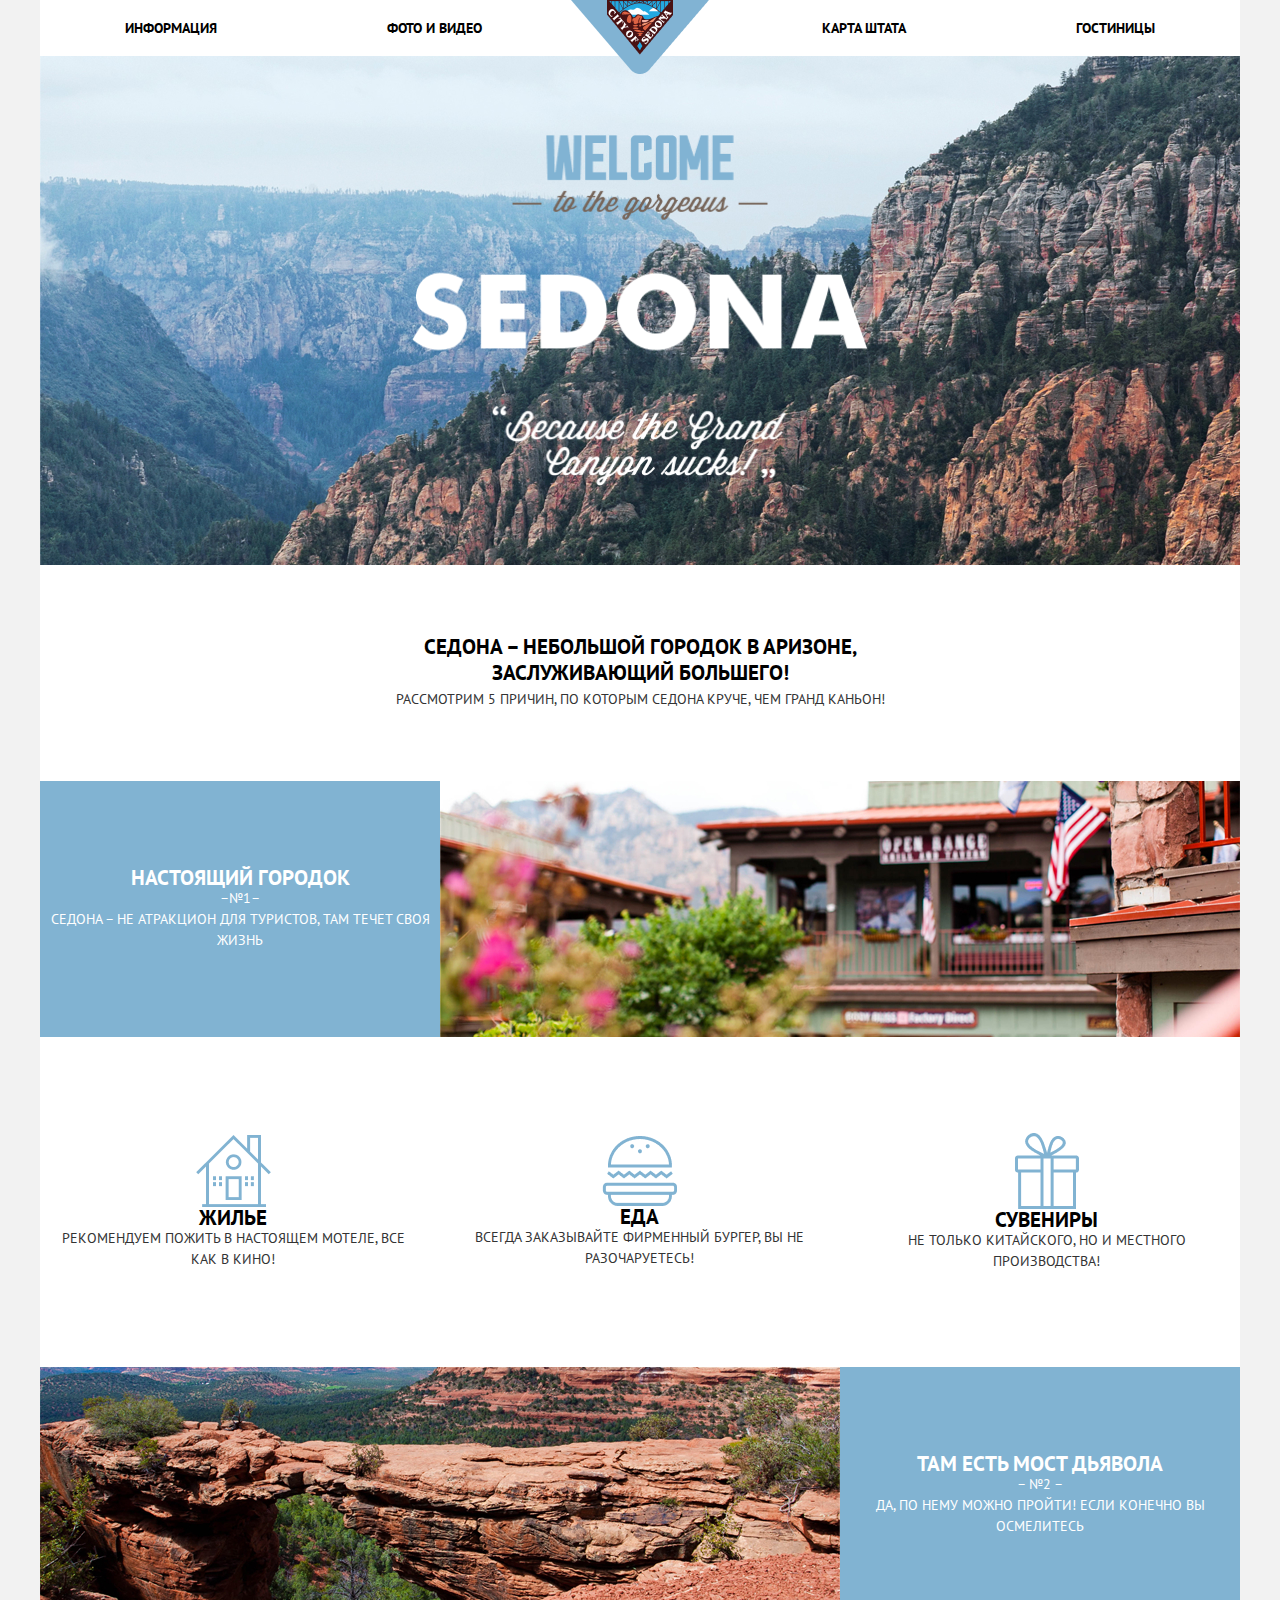
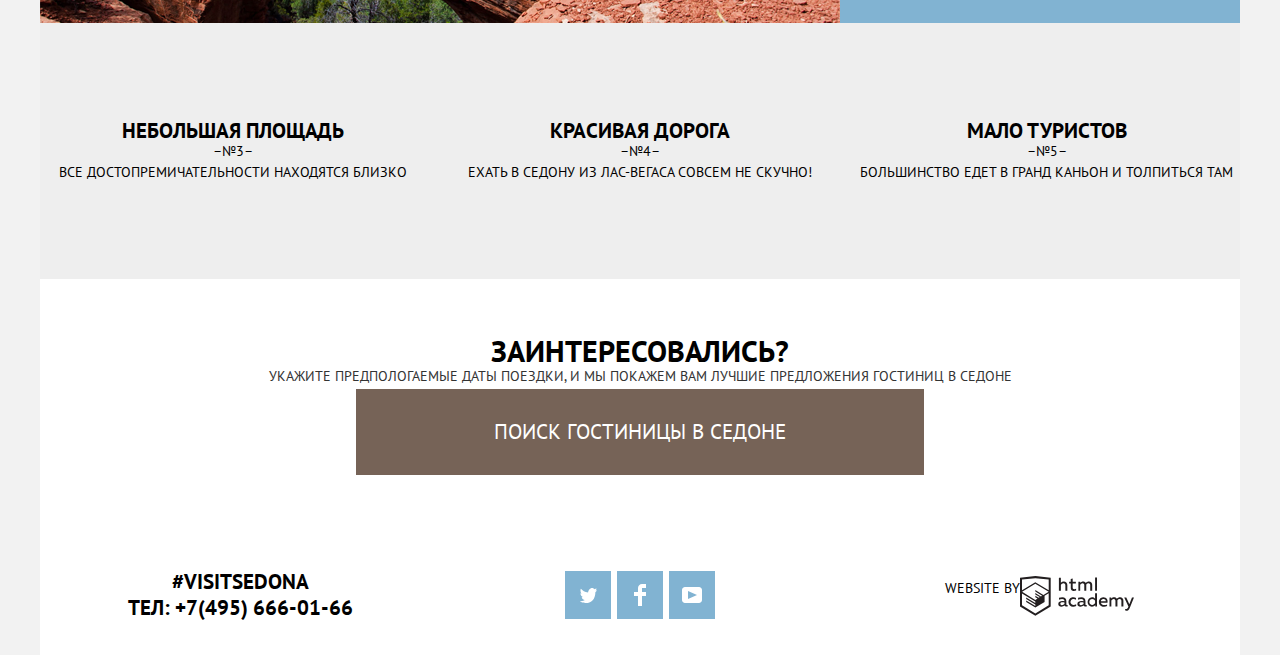
==== index.html @ 89ce2257 "Сетка на флексах для главной страницы" ====
<!DOCTYPE html>
<html lang="ru">

<head>
  <meta charset="utf-8">
  <link rel="stylesheet" href="css/normalize.css">
  <link rel="icon" href="./favicon.ico">
  <link rel="stylesheet" href="css/style.css">
  <title>HTML Academy: Седона</title>
  <link rel="preconnect" href="https://fonts.gstatic.com">
  <link href="https://fonts.googleapis.com/css2?family=PT+Sans&display=swap" rel="stylesheet">
</head>

<body class="container">
  <div class="wrapper">
    <header class="header">
      <nav class="container-header">
        <div class="main-navigation-wrapper">
          <ul class="header-list">
            <li class="header-item"><a href="">информация</a></li>
            <li class="header-item"><a href="">фото и видео</a></li>
            <li class="header-item"><a class="main-header-logo">
                <img src="./img/logo.png" width="138" height="74" alt="Логотип">
              </a></li>
            <li class="header-item"><a href="">карта штата</a></li>
            <li class="header-item"><a href="catalog.html ">гостиницы</a></li>
          </ul>
        </div>
      </nav>
    </header>
  </div>

  <main>
    <div class="section-banner">
      <img src="./img/welcome.png" width="456" height="350" class="img-banner" alt="Приветствие">
    </div>
    <section class="section-info">
      <h1 class="heading-info">Седона &ndash; небольшой городок в аризоне, заслуживающий большего!</h1>
      <p class="text-info">Рассмотрим 5 причин, по которым седона круче, чем Гранд каньон!</p>
    </section>
    <figure class="section-sites-house">
      <figcaption class="figcaption-sites">
        <article class="article-sites blue-background">
          <h2 class="heading-sites">Настоящий городок</h2>
          <p class="text-sites">&ndash;№1&ndash;</p>
          <p class="text-sites">Седона &ndash; не атракцион для туристов, там течет своя жизнь</p>
        </article>
      </figcaption>
      <img src="./img/view.jpg" width="800" height="256" class="img-view-sites" alt="Вид на здание">
    </figure>
    <div class="section-features main-advantages-features">
      <div class="item-features">
        <img src="./img/icon-1.png" width="75" height="72" class="img-features" alt="Домик">
        <p class="head-features">Жилье</p>
        <p class="text-features">Рекомендуем пожить в настоящем мотеле, все как в кино!</p>
      </div>
      <div class="item-features">
        <img src="./img/icon-2.png" width="75" height="70" class="img-features" alt="Бургер">
        <p class="head-features">Еда</p>
        <p class="text-features">Всегда заказывайте фирменный бургер, вы не разочаруетесь!</p>
      </div>
      <div class="item-features">
        <img src="./img/icon-3.png" width="64" height="77" class="img-features" alt="Сувениры">
        <p class="head-features">Сувениры</p>
        <p class="text-features">Не только китайского, но и местного производства!</p>
      </div>
    </div>
    <figure class="section-sites-bridge">
      <img src="./img/bridge.jpg" width="800" height="256" class="img-bridge-sites" alt="Мост дьявола">
      <figcaption class="figcaption-sites">
        <article class="article-sites blue-background">
          <h2 class="heading-sites">Там есть мост дьявола</h2>
          <p class="text-sites"> &ndash; №2 &ndash;</p>
          <p class="text-sites">Да, по нему можно пройти! Если конечно вы осмелитесь</p>
        </article>
      </figcaption>
    </figure>
    <section class="section-features  gray-color">
      <article class="article-sites">
        <h2 class="heading-sites">Небольшая площадь</h2>
        <p class="text-sites">&ndash;№3&ndash;</p>
        <p class="text-sites">Все достопремичательности находятся близко</p>
      </article>
      <article class="article-sites">
        <h2 class="heading-sites">Краcивая дорога</h2>
        <p class="text-sites">&ndash;№4&ndash;</p>
        <p class="text-sites">Ехать в Седону из лас-вегаса совсем не скучно!</p>
      </article>
      <article class="article-sites">
        <h2 class="heading-sites">Мало туристов</h2>
        <p class="text-sites">&ndash;№5&ndash;</p>
        <p class="text-sites">Большинство едет в Гранд Каньон и толпиться там</p>
      </article>
    </section>
    <section class="section-search">
      <h2 class="heading-search">Заинтересовались?</h2>
      <p class="text-search">Укажите предпологаемые даты поездки, и мы покажем вам лучшие предложения гостиниц в
        седоне</p>
      <button class="button-form-search button-reset">
        <p class="button-text-opacity-search">Поиск гостиницы в седоне</p>
      </button>
    </section>
    <div class="map">
      <!-- map -->
    </div>
  </main>

  <footer class="footer">
    <div class="contact">
      <p class="contact-title">#VISITSEDONA</p>
      <a href="tel:+74956660166" class="contact-phone">ТЕЛ: +7(495) 666-01-66</a>
    </div>
    <div class="footer-list-container">
      <ul class="footer-list">
        <li class="footer-item-container">
          <a href="/" class="footer-item"><svg class="footer-item-icon" width="17" height="17" viewBox="0 0 17 17"
              fill="none" xmlns="http://www.w3.org/2000/svg">
              <path
                d="M10.95 1.14409C12.635 0.648089 13.934 1.41409 14.527 2.32309C15.2 2.09209 15.858 1.84209 16.538 1.61509C16.5249 2.30145 16.2117 2.94761 15.681 3.38309C16.366 3.55309 16.985 2.89209 16.985 2.89209C16.816 3.89209 15.979 4.68009 15.422 4.91609C15.191 11.6661 12.247 16.1331 5.34498 15.9981H4.89898C4.48898 15.9981 0.734977 15.5381 0.000976562 14.1111C2.27198 14.3071 3.89398 13.6891 4.69398 12.9341C3.73398 12.6341 2.01498 12.4571 1.71498 9.98409C2.06398 10.0901 2.27898 10.2121 2.90498 10.1031C1.70498 9.24709 0.373977 8.53009 0.447977 6.33009C0.732977 6.65809 1.51498 6.86609 1.78798 6.80209C1.08498 6.56109 -0.182023 3.44209 0.893977 1.85009C2.71198 3.70409 4.62898 5.45609 8.04598 5.62309C8.25398 3.33009 9.18298 1.79309 10.95 1.14409Z"
                fill="white" />
            </svg>
          </a>
        </li>
        <li class="footer-item-container">
          <a href="/" class="footer-item"><svg class="footer-item-icon" width="12" height="22" viewBox="0 0 12 22"
              fill="none" xmlns="http://www.w3.org/2000/svg">
              <path d="M12 4V0H8C5.79086 0 4 1.79086 4 4V8H0V12H4V22H8V12H12V8H8V4H12Z" fill="white" />
            </svg></a>
        </li>
        <li class="footer-item-container">
          <a href="/" class="footer-item"><svg class="footer-item-icon" width="20" height="16" viewBox="0 0 20 16"
              fill="none" xmlns="http://www.w3.org/2000/svg">
              <path fill-rule="evenodd" clip-rule="evenodd"
                d="M3 0H17C18.65 0 20 1.35 20 3V13C20 14.65 18.65 16 17 16H3C1.35 16 0 14.65 0 13V3C0 1.35 1.35 0 3 0ZM6.027 4.002V11.998L15.014 8L6.027 4.002Z"
                fill="white" />
            </svg></a>
        </li>
      </ul>
    </div>
    <div class="creators">
      <p class="creators-title">WEBSITE BY</p>
      <svg width="115" class="footer-academy-logo-creators" height="41" viewBox="0 0 115 41" fill="none"
        xmlns="http://www.w3.org/2000/svg">
        <path fill-rule="evenodd" clip-rule="evenodd"
          d="M15.5197 1.05737H15.3509L0 2.71895V31.4945L15.3509 40.8382L30.7018 31.4945V2.71895L15.5197 1.05737ZM77.0183 2.62185H75.0876V15.7311H77.0183V2.62185ZM40.8619 2.63264V7.76843C41.6131 6.9864 42.6386 6.5436 43.7105 6.53843C44.6823 6.47908 45.6329 6.84495 46.3253 7.54479C47.0177 8.24462 47.3866 9.21244 47.3399 10.2068V15.7634H45.367V10.4658C45.4231 9.94897 45.2754 9.43059 44.9566 9.02553C44.6377 8.62047 44.174 8.36218 43.6683 8.3079H43.3518C42.3456 8.36979 41.4321 8.9295 40.9041 9.80764V15.7634H38.8995V2.63264H40.8619ZM77.0183 31.4837H75.2775V30.0595C74.4828 31.1353 73.23 31.7538 71.9119 31.7211C69.4751 31.5528 67.5825 29.4822 67.5825 26.9845C67.5825 24.4867 69.4751 22.4162 71.9119 22.2479C73.1195 22.2052 74.2818 22.7203 75.0771 23.6505V18.3205H77.0183V31.4837ZM47.0656 30.0595C47.263 30.0515 47.4583 30.0152 47.6459 29.9516V31.3866C47.2482 31.5404 46.826 31.6172 46.4009 31.6132C45.6482 31.6769 44.9394 31.2429 44.639 30.5342C43.7036 31.31 42.5302 31.7227 41.3261 31.6995C39.733 31.6995 38.256 30.804 38.256 28.9482C38.256 26.65 40.3661 25.9379 42.1702 25.9379C42.9402 25.9505 43.707 26.0408 44.4596 26.2076V25.884C44.4596 24.805 43.6578 23.9742 42.1491 23.9742C41.0585 23.9764 39.9804 24.2116 38.9839 24.6647V22.8305C40.0678 22.451 41.204 22.2506 42.3495 22.2371C44.8394 22.2371 46.3693 23.4455 46.3693 26.1753V29.4121C46.3546 29.5668 46.401 29.721 46.4981 29.8406C46.5951 29.9601 46.7349 30.035 46.8862 30.0487H47.0656V30.0595ZM40.2711 28.8403C40.298 29.229 40.4761 29.5905 40.7655 29.844C41.055 30.0974 41.4317 30.2217 41.8115 30.189H41.9275C42.8819 30.1906 43.7973 29.8022 44.4702 29.11V27.5779C43.842 27.4414 43.2026 27.3655 42.5605 27.3513C41.5055 27.3513 40.2817 27.7074 40.2817 28.8403H40.2711ZM56.0229 22.9384C55.1962 22.4632 54.2596 22.2246 53.3115 22.2479H52.9422C51.7332 22.2873 50.5891 22.8166 49.7619 23.7192C48.9347 24.6218 48.4923 25.8236 48.5321 27.06V27.5024C48.6957 30.0004 50.805 31.8921 53.2482 31.7318C54.2519 31.7555 55.2477 31.5452 56.1601 31.1168V29.2718C55.3769 29.7215 54.4945 29.9591 53.5963 29.9624C52.5199 30.0288 51.4963 29.4793 50.9385 28.5356C50.3806 27.5918 50.3806 26.4095 50.9385 25.4658C51.4963 24.522 52.5199 23.9725 53.5963 24.039C54.461 24.0357 55.3066 24.2989 56.0229 24.7942V22.9384ZM66.1514 30.0595C66.3488 30.0515 66.5441 30.0152 66.7317 29.9516V31.3866C66.334 31.5404 65.9118 31.6172 65.4867 31.6132C64.734 31.6769 64.0252 31.2429 63.7248 30.5342C62.7894 31.31 61.616 31.7227 60.4119 31.6995C58.8188 31.6995 57.3417 30.804 57.3417 28.9482C57.3417 26.65 59.4518 25.9379 61.256 25.9379C62.0259 25.9505 62.7928 26.0408 63.5454 26.2076V25.884C63.5454 24.805 62.7436 23.9742 61.2349 23.9742C60.1443 23.9764 59.0662 24.2116 58.0697 24.6647V22.8305C59.1536 22.451 60.2897 22.2506 61.4353 22.2371C63.9252 22.2371 65.455 23.4455 65.455 26.1753V29.4121C65.4404 29.5668 65.4868 29.721 65.5838 29.8406C65.6809 29.9601 65.8207 30.035 65.972 30.0487H66.1514V30.0595ZM59.855 29.8481C59.5632 29.5943 59.3837 29.2311 59.3569 28.8403H59.378C59.378 27.7074 60.5385 27.3513 61.6569 27.3513C62.299 27.3655 62.9383 27.4414 63.5665 27.5779V29.11C62.8937 29.8022 61.9782 30.1906 61.0239 30.189H60.9078C60.5263 30.2247 60.1469 30.1019 59.855 29.8481ZM69.3271 26.9305C69.3271 25.2859 70.6308 23.9526 72.239 23.9526L72.2601 24.0066C73.4742 24.0066 74.5742 24.7382 75.0665 25.8732V28.0311C74.5856 29.1871 73.4673 29.9296 72.239 29.9084C70.6308 29.9084 69.3271 28.5752 69.3271 26.9305ZM83.3486 22.2479C86.8408 22.2479 88.0541 25.1395 87.4844 27.7397H80.922C81.1436 29.3582 82.6839 30.0163 84.2876 30.0163C85.2509 30.0196 86.2027 29.8021 87.0729 29.3797V31.1061C86.0736 31.5421 84.9939 31.7519 83.9078 31.7211C81.2385 31.7211 78.8963 30.189 78.8963 26.9521C78.8362 25.7502 79.2482 24.5736 80.0408 23.6841C80.8334 22.7945 81.9408 22.2658 83.1165 22.2155H83.3486V22.2479ZM80.8693 26.1753C80.9704 24.8237 82.1216 23.8104 83.4436 23.9095H83.4858C84.1064 23.8531 84.7196 24.08 85.1612 24.5295C85.6028 24.979 85.8275 25.6051 85.7752 26.24H80.8693V26.1753ZM89.489 31.4621V22.4961H91.2298V23.575C91.9777 22.7197 93.041 22.2229 94.1628 22.2047C95.2951 22.1328 96.3712 22.7163 96.9482 23.7153C97.7407 22.8335 98.8477 22.3161 100.018 22.2803C100.952 22.2327 101.859 22.6011 102.507 23.2901C103.154 23.9792 103.478 24.9213 103.394 25.8732V31.4837H101.39V25.9271C101.437 25.4734 101.306 25.0191 101.024 24.6647C100.743 24.3104 100.336 24.0852 99.8917 24.039H99.6174C98.7512 24.0941 97.9525 24.536 97.4335 25.2474V31.4837H95.4289V25.9271C95.4728 25.47 95.3357 25.0139 95.0481 24.6611C94.7606 24.3082 94.3467 24.088 93.8991 24.0497H93.6881C92.7466 24.1344 91.8915 24.6449 91.3564 25.4416V31.5161H89.5312L89.489 31.4621ZM113.977 22.4745H111.972L109.324 29.2718L106.306 22.4853H104.196L108.417 31.5484L108.237 32.0016C107.72 33.3611 107.003 34.0516 106.053 34.0516C105.75 34.0548 105.447 34.0112 105.156 33.9221V35.6161C105.536 35.7125 105.926 35.7632 106.317 35.7671C107.646 35.7671 108.902 35.0226 109.851 32.6813L113.977 22.4745ZM52.689 6.78658V3.54974L50.7266 4.01369V6.73264H49.144V8.49132H50.7899V12.9905C50.7231 13.817 51.0244 14.6301 51.61 15.2038C52.1955 15.7775 53.0028 16.0505 53.8073 15.9468C54.5996 15.9535 55.3875 15.8259 56.139 15.5692V13.8429C55.5727 14.0781 54.9672 14.199 54.356 14.199C53.2165 14.199 52.689 13.8105 52.689 12.6237V8.5129H55.8541V6.78658H52.689ZM58.3862 15.7526V6.75421H60.1376V7.83316C60.8811 6.97655 61.9403 6.476 63.0601 6.45211C64.1624 6.38099 65.2146 6.93142 65.8032 7.88711C66.5958 7.00534 67.7028 6.48794 68.8734 6.45211C69.8138 6.41462 70.7233 6.79859 71.364 7.50353C72.0046 8.20846 72.3126 9.16418 72.2073 10.1205V15.7418H70.2028V10.1853C70.2499 9.73151 70.1184 9.27721 69.8373 8.92287C69.5561 8.56853 69.1485 8.34334 68.7046 8.29711H68.4619C67.5957 8.35228 66.797 8.7942 66.278 9.50553V15.7418H64.2734V10.1853C64.3206 9.73151 64.1891 9.27721 63.9079 8.92287C63.6268 8.56853 63.2191 8.34334 62.7752 8.29711H62.5326C61.5911 8.38181 60.736 8.89229 60.2009 9.68895V15.7634H58.3862V15.7526ZM28.6972 30.3033L28.7078 30.2968L28.6972 30.3184V30.3033ZM28.6972 18.3205V30.3033L15.3509 38.4321L2.00459 30.3184V18.5147L15.2876 26.6068V28.0311L6.18257 22.5284V23.9418L15.3404 29.5632V31.0629L6.19312 25.4955V26.9521L15.3509 32.5734L24.5826 26.9197V20.8129L28.6972 18.3205ZM28.7078 16.7776L25.0362 18.9355L23.3482 20.0145L15.3087 15.0837V16.4971L22.156 20.7266L22.0083 20.8237L20.9532 21.4063L15.2876 17.9537V19.3995L19.761 22.1184L18.706 22.8413L15.3298 20.7913V22.2047L17.5454 23.5426L15.2982 24.9021L2.11009 16.864L15.3087 8.72869L28.7078 16.7776ZM15.2876 7.27211L28.7078 15.3534V4.56395L15.3615 3.12895L2.01514 4.56395V15.3534L15.2876 7.27211Z"
          fill="currentcolor" />
      </svg>
    </div>
  </footer>
  </div>
</body>

</html>
---- css/style.css ----
* {
  margin: 0;
  padding: 0;
}

:root {
  --basic-black: #000000;
  --basic-white: #ffffff;
  --basic-gray: #eeeeee;
  --basic-lighter-gray: #d9eaf2;
  --basic-dark: #333333;
  --basic-darker-dark: #231f20;
  --basic-lighter-dark: #666666;
  --basic-lightest-dark: #f2f2f2;
  --basic-light-brown: #847870;
  --basic-brown: #766357;
  --basic-darker-brown: #604e43;
  --basic-darkest-brown: #503e33;
  --basic-lighter-blue: #6789ae;
  --basic-lightest-blue: #9cb9e3;
  --basic-blue: #81b3d2;
  --basic-darker-blue: #669ec0;
  --basic-darkest-blue: #5496bd;
  --basic-lighter-green: #9daa96;
  --basic-green: #9eb46e;
  --basic-light-orange: #e6b29c;
  --basic-light-violet: #bdbbbc;
  --basic-pink: #f6b4da;
  --basic-swamp: #888888;
}

/*For all*/

html {
  height: 100%;
}

body {
  min-width: 960px;
  font-family: "PT Sans", "Arial", sans-serif;
  font-size: 14px;
  line-height: 26px;

  font-weight: 400;
  color: var(--basic-black);
  text-transform: uppercase;

  min-height: 100%;
  display: grid;
  grid-template-rows: min-content 1fr min-content;
  align-content: start;
  background-color: var(--basic-lightest-dark);
}

.wrapper {
  background-color: var(--basic-lightest-dark);
}

a {
  text-decoration: none;
}

img {
  max-width: 100%;
  height: auto;
}

li {
  list-style: none;
}

.container {
  width: 1200px;
  margin: 0 auto;
  padding: 0 10px;
}

.button-reset {
  border: none;
  margin: 0;
  padding: 0;
  width: auto;
  overflow: visible;
  background: transparent;

  /* inherit font & color from ancestor */
  color: inherit;
  font: inherit;

  /* Normalize `line-height`. Cannot be changed from `normal` in Firefox 4+. */
  line-height: normal;

  /* Corrects font smoothing for webkit */
  -webkit-font-smoothing: inherit;
  -moz-osx-font-smoothing: inherit;

  /* Corrects inability to style clickable `input` types in iOS */
  -webkit-appearance: none;
  outline: none;
}

.blue-background {
  background-color: var(--basic-blue);
  color: var(--basic-white);
}

.brown-background {
  background-color: var(--basic-brown);
  color: var(--basic-white);
}

.gray-color {
  background-color: var(--basic-gray);
}

.white-color {
  background-color: var(--basic-white);
}

.page {
  height: 100%;
}

/*index classes*/

/*heading-navigation*/

.main-navigation-wrapper {
  display: grid;
  height: 56px;
  grid-template-columns: 1fr min-content;
  background-color: var(--basic-white);
}

.header-list {
  display: flex;
  justify-content: space-around;
}

.container-header {
  display: grid;
}

.header-item {
  display: flex;
  align-items: center;
}

.header-item a {
  font-weight: 700;
  color: var(--basic-black);
}

.header-item a:hover {
  color: var(--basic-blue);
}

.header-item a:focus {
  color: var(--basic-brown);
}

.header-item a:active {
  opacity: 30%;
}

.header-item-active a {
  color: var(--basic-brown);
  font-weight: 700;
  pointer-events: none;
  cursor: default;
  user-select: none;
}

.main-header-logo {
  position: absolute;
  left: 50%;
  transform: translateX(-50%);
  top: 0;
}
/*section-banner*/

.section-banner {
  text-align: center;
  display: flex;
  width: 1200px;
  height: 509px;
  background: var(--basic-lighter-gray) url("../img/background-photo.jpg");
}

.img-banner {
  margin: auto;
}

/*section-info*/

.section-info {
  height: 216px;
  display: flex;
  flex-direction: column;
  justify-content: center;
  align-items: center;
  background-color: var(--basic-white);
}

.heading-info {
  font-size: 21px;
  line-height: 26px;
  width: 470px;
  margin: 0;
  text-align: center;
}

.text-info {
  font-size: 14px;
  line-height: 26px;
  color: var(--basic-dark);
}

/*arcticles-sites*/

.section-sites-house {
  display: grid;
  grid-template-columns: 1fr 2fr;
}

.section-sites-bridge {
  display: grid;
  grid-template-columns: 2fr 1fr;
}

.article-sites {
  text-align: center;
  height: 256px;
  display: flex;
  flex-direction: column;
  justify-content: center;
}

.heading-sites {
  font-size: 21px;
  line-height: 21px;
}

.text-sites {
  font-size: 14px;
  line-height: 21px;
}

.img-view-sites {
  background-color: var(--basic-light-green);
}

.imf-bridge-sites {
  background-color: var(--basic-light-orange);
}
/*features*/

.section-features {
  height: 256px;
  display: grid;
  grid-template-columns: 1fr 1fr 1fr;
  column-gap: 20px;
}

.main-advantages-features {
  height: 330px;
  background-color: var(--basic-white);
}

.item-features {
  text-align: center;
  display: flex;
  flex-direction: column;
  align-items: center;
  justify-content: center;
}

.head-features {
  font-weight: 700;
  font-size: 21px;
  line-height: 21px;
  margin: 0 10px;
}

.text-features {
  font-size: 14px;
  line-height: 21px;
  color: var(--basic-dark);
  margin: 0 10px;
}

/*search*/

.section-search {
  text-align: center;
  background-color: var(--basic-white);
  height: 256px;
  display: flex;
  flex-direction: column;
  justify-content: center;
}

.heading-search {
  font-size: 30px;
  line-height: 24px;
}

.text-search {
  color: var(--basic-dark);
}

.button-form-search {
  background-color: var(--basic-brown);
  font-size: 21px;
  line-height: 26px;
  width: 568px;
  height: 86px;
  color: var(--basic-white);
  border: none;
  text-transform: uppercase;
  margin: 0 auto;
}

.button-form-search:hover {
  background-color: var(--basic-darker-brown);
}

.button-form-search:active {
  background-color: var(--basic-darker-brown);
}

.button-text-opacity-search:active {
  opacity: 30%;
}

/*footer*/

.footer {
  height: 120px;
  background-color: var(--basic-white);
  display: grid;
  grid-template-columns: 1fr 1fr 1fr;
}

.contact {
  display: flex;
  flex-direction: column;
  justify-content: center;
}

.footer-list {
  display: flex;
  justify-content: space-around;
  justify-content: center;
}

.footer-list-container {
  display: flex;
  flex-direction: column;
  justify-content: center;
}

.footer-item {
  width: 46px;
  height: 48px;
  background-color: var(--basic-blue);
  display: flex;
  align-items: center;
  justify-content: center;
}

.footer-item-container + .footer-item-container {
  padding-left: 6px;
}

.footer-item:hover {
  background-color: var(--basic-darker-blue);
}

.footer-item:active {
  background-color: var(--basic-darkest-blue);
}

.footer-item:active .footer-item-icon path {
  opacity: 30%;
}

.footer-academy-logo-creators {
  color: var(--basic-darker-dark);
}

.footer-academy-logo-creators:hover {
  color: var(--basic-blue);
}

.footer-academy-logo-creators:active {
  color: var(--basic-light-violet);
}

/*contact*/

.contact {
  font-weight: 700;
  font-size: 21px;
  line-height: 26px;
  text-align: center;
}

.contact-phone {
  color: var(--basic-black);
}

/*creaters*/

.creators {
  margin: auto;
  display: flex;
}

/*catalog classes*/

/*control-form*/

.control-form {
  background-image: url(../img/background.jpg);
  background-color: var(--basic-lighter-blue);
  color: var(--basic-white);
  height: 217px;
  display: flex;
  justify-content: space-around;
}

.grid-control {
  width: 600px;
  display: grid;
  grid-template-columns: 1fr 1fr;
}

.fields-control {
  font-size: 14px;
  line-height: 21px;
  border: 0;
}

.heading-control {
  font-weight: 700;
  font-size: 16px;
  line-height: 21px;
}

.label-control {
  font-size: 14px;
  line-height: 21px;
}

.input-range-control {
  width: 316px;
  height: 2px;
}

.button-control {
  font-size: 14px;
  line-height: 21px;
  border: 1px solid var(--basic-white);
  border-color: var(--basic-white);
  text-transform: uppercase;
}

/*filter*/

.filter {
  background-color: var(--basic-white);
  height: 96px;
  display: flex;
  justify-content: space-between;
}

.grid-filter {
  width: 600px;
  display: grid;
  grid-template-columns: 1fr 1fr 2fr;
}

.answer-filter {
  font-weight: 700;
  font-size: 21px;
  line-height: 26px;
  display: flex;
  align-items: center;
}

.heading-filter {
  font-size: 12px;
  line-height: 18px;
  display: flex;
  align-items: center;
}

.filter-list {
  display: flex;
  justify-content: space-between;
  align-items: center;
}

.buttons-sorted {
  display: flex;
}

.button-filter:hover path {
  fill: var(--basic-black);
}

.button-filter:active path {
  fill: var(--basic-blue);
}

.button-filter-active path {
  fill: var(--basic-blue);
}

.filter-item a {
  font-size: 12px;
  line-height: 18px;
  color: var(--basic-light-brown);
  border-bottom: 1px var(--basic-blue) dotted;
}

.filter-item-active a {
  color: var(--basic-blue);
  border: none;
}

.filter-item a:hover {
  color: var(--basic-blue);
}

.filter-item a:active {
  color: var(--basic-black);
  border-bottom: 0px;
}

.filter-item a:focus {
  color: var(--basic-blue);
  border-bottom: 0px;
}

/*sortedBlock*/

.sortedBlock {
  height: 454px;
}

.article-sortedBlock {
  display: grid;
  grid-template-columns: 1fr 5fr 1fr;
}

.sortedBlock {
  background-color: var(--basic-white);
}

.img-Layer1-sortedBlock {
  background-color: var(--basic-pink);
}

.img-Layer2-sortedBlock {
  background-color: var(--basic-lightest-blue);
}

.img-Layer3-sortedBlock {
  background-color: var(--basic-green);
}

.button-sortedBlock {
  font-weight: 700;
  font-size: 14px;
  line-height: 21px;
  border: 0;
  text-transform: uppercase;
}

.btn-blue-sortedBlock:hover {
  background-color: var(--basic-darker-blue);
}

.btn-blue-sortedBlock:active {
  background-color: var(--basic-darkest-blue);
}

.btn-blue-sortedBlock:active span {
  opacity: 30%;
}

.btn-brown-sortedBlock:hover {
  background-color: var(--basic-darker-brown);
}

.btn-brown-sortedBlock:active {
  background-color: var(--basic-darkest-brown);
}

.btn-brown-sortedBlock:active span {
  opacity: 30%;
}

.heading-sortedBlock a {
  color: var(--basic-black);
  font-weight: 700;
  font-size: 21px;
  line-height: 26px;
}

.heading-sortedBlock a:hover {
  color: var(--basic-blue);
}

.heading-sortedBlock a:active {
  opacity: 30%;
}

.title-sortedBlock {
  font-size: 14px;
  line-height: 21px;
}

.rating-sortedBlock {
  width: 110px;
  height: 27px;
  font-weight: normal;
  font-size: 14px;
  line-height: 21px;
  color: var(--basic-dark);
  background-color: var(--basic-lightest-dark);
}
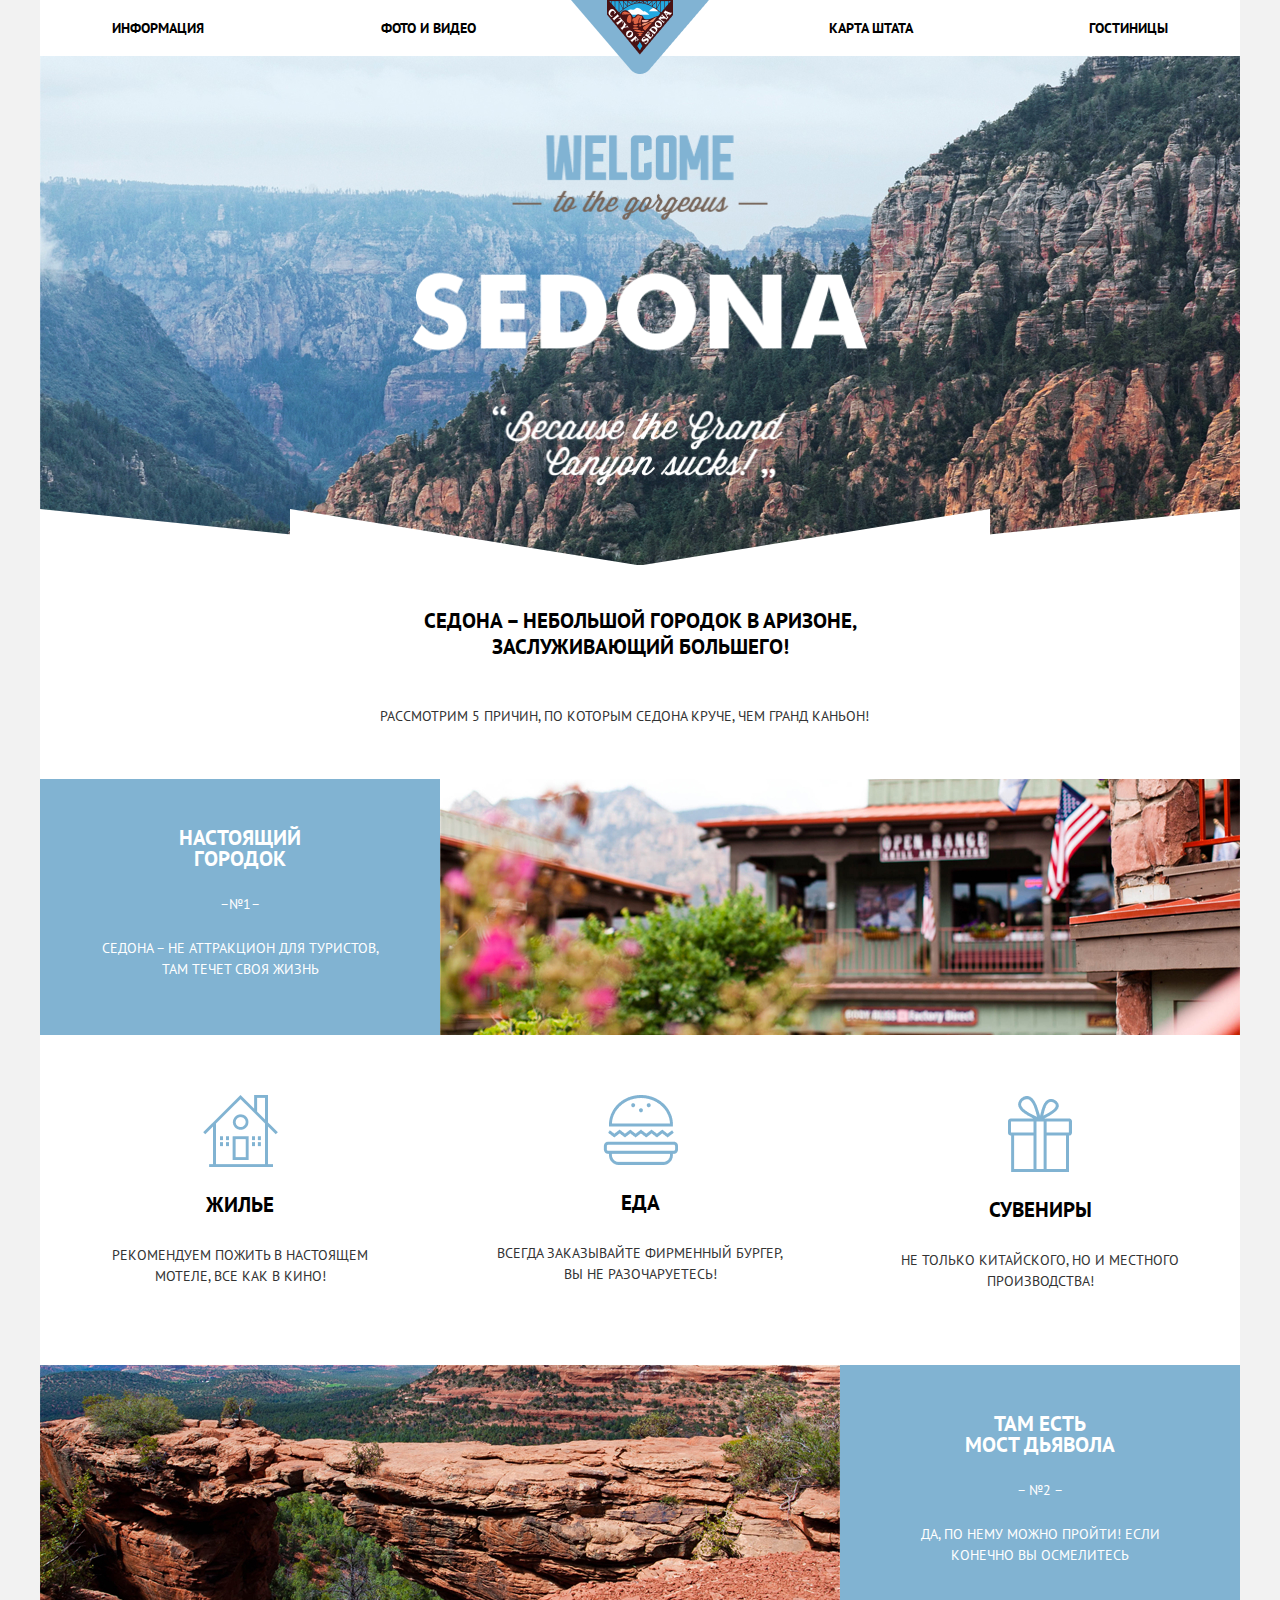
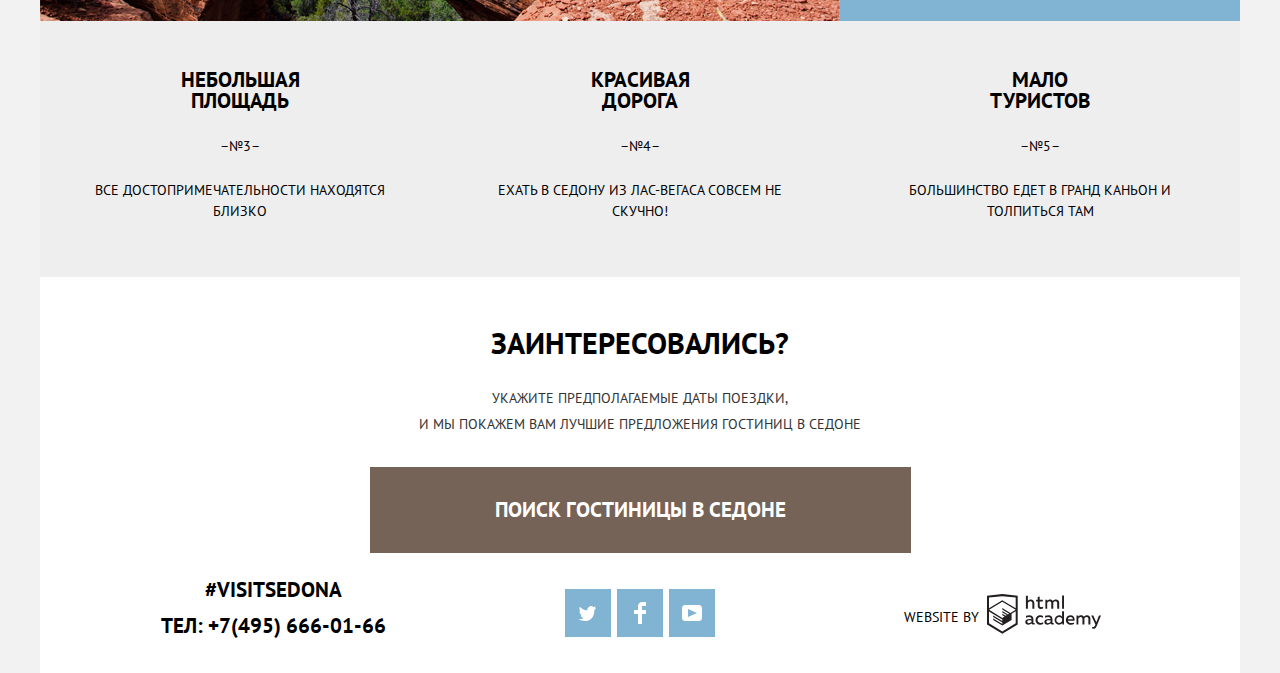
==== commit 87827e11: "Декоративные элементы на главной странице" ====
--- a/index.html
+++ b/index.html
@@ -33,6 +33,10 @@
   <main>
     <div class="section-banner">
       <img src="./img/welcome.png" width="456" height="350" class="img-banner" alt="Приветствие">
+      <div class="triangle-left"></div>
+      <div class="triangle-left triangle-left--second"></div>
+      <div class="triangle-right"></div>
+      <div class="triangle-right triangle-right--second"></div>
     </div>
     <section class="section-info">
       <h1 class="heading-info">Седона &ndash; небольшой городок в аризоне, заслуживающий большего!</h1>
@@ -43,7 +47,7 @@
         <article class="article-sites blue-background">
           <h2 class="heading-sites">Настоящий городок</h2>
           <p class="text-sites">&ndash;№1&ndash;</p>
-          <p class="text-sites">Седона &ndash; не атракцион для туристов, там течет своя жизнь</p>
+          <p class="text-sites">Седона &ndash; не аттракцион для туристов, там течет своя жизнь</p>
         </article>
       </figcaption>
       <img src="./img/view.jpg" width="800" height="256" class="img-view-sites" alt="Вид на здание">
@@ -79,7 +83,7 @@
       <article class="article-sites">
         <h2 class="heading-sites">Небольшая площадь</h2>
         <p class="text-sites">&ndash;№3&ndash;</p>
-        <p class="text-sites">Все достопремичательности находятся близко</p>
+        <p class="text-sites">Все достопримечательности находятся близко</p>
       </article>
       <article class="article-sites">
         <h2 class="heading-sites">Краcивая дорога</h2>
@@ -94,7 +98,7 @@
     </section>
     <section class="section-search">
       <h2 class="heading-search">Заинтересовались?</h2>
-      <p class="text-search">Укажите предпологаемые даты поездки, и мы покажем вам лучшие предложения гостиниц в
+      <p class="text-search">Укажите предполагаемые даты поездки,<br /> и мы покажем вам лучшие предложения гостиниц в
         седоне</p>
       <button class="button-form-search button-reset">
         <p class="button-text-opacity-search">Поиск гостиницы в седоне</p>
--- a/css/style.css
+++ b/css/style.css
@@ -1,6 +1,70 @@
-* {
+html,
+body,
+div,
+span,
+applet,
+object,
+iframe,
+h1,
+h2,
+h3,
+h4,
+h5,
+h6,
+p,
+blockquote,
+pre,
+a,
+abbr,
+acronym,
+address,
+big,
+cite,
+code,
+del,
+dfn,
+em,
+font,
+img,
+ins,
+kbd,
+q,
+s,
+samp,
+small,
+strike,
+strong,
+sub,
+sup,
+tt,
+var,
+dl,
+dt,
+dd,
+ol,
+ul,
+li,
+fieldset,
+form,
+label,
+legend,
+table,
+caption,
+tbody,
+tfoot,
+thead,
+tr,
+th,
+td {
   margin: 0;
   padding: 0;
+  border: 0;
+  outline: 0;
+  font-weight: inherit;
+  font-style: inherit;
+  font-size: 100%;
+  font-family: inherit;
+  vertical-align: baseline;
 }
 
 :root {
@@ -130,11 +194,12 @@
   height: 56px;
   grid-template-columns: 1fr min-content;
   background-color: var(--basic-white);
+  padding: 0 72px;
 }
 
 .header-list {
   display: flex;
-  justify-content: space-around;
+  justify-content: space-between;
 }
 
 .container-header {
@@ -176,10 +241,12 @@
   left: 50%;
   transform: translateX(-50%);
   top: 0;
+  z-index: 1;
 }
 /*section-banner*/
 
 .section-banner {
+  position: relative;
   text-align: center;
   display: flex;
   width: 1200px;
@@ -191,29 +258,56 @@
   margin: auto;
 }
 
+.triangle-left {
+  width: 0;
+  height: 0;
+  border-bottom: 56px solid var(--basic-white);
+  border-right: 550px solid transparent;
+  position: absolute;
+  bottom: 0;
+}
+
+.triangle-left--second {
+  left: 20px;
+  left: 250px;
+  border-right-width: 347px;
+}
+
+.triangle-right {
+  width: 0;
+  height: 0;
+  border-bottom: 56px solid var(--basic-white);
+  border-left: 550px solid transparent;
+  position: absolute;
+  bottom: 0;
+  right: 0;
+}
+
+.triangle-right--second {
+  right: 20px;
+  right: 250px;
+  border-left-width: 347px;
+}
+
 /*section-info*/
 
 .section-info {
-  height: 216px;
-  display: flex;
-  flex-direction: column;
-  justify-content: center;
-  align-items: center;
   background-color: var(--basic-white);
+  padding: 43px 340px 50px;
 }
 
 .heading-info {
   font-size: 21px;
   line-height: 26px;
-  width: 470px;
-  margin: 0;
   text-align: center;
+  font-weight: 700;
 }
 
 .text-info {
   font-size: 14px;
   line-height: 26px;
   color: var(--basic-dark);
+  margin-top: 43px;
 }
 
 /*arcticles-sites*/
@@ -221,29 +315,35 @@
 .section-sites-house {
   display: grid;
   grid-template-columns: 1fr 2fr;
+  margin: 0px;
 }
 
 .section-sites-bridge {
   display: grid;
   grid-template-columns: 2fr 1fr;
+  margin: 0px;
 }
 
 .article-sites {
   text-align: center;
-  height: 256px;
-  display: flex;
-  flex-direction: column;
-  justify-content: center;
+  padding: 48px 48px 55px;
 }
 
 .heading-sites {
   font-size: 21px;
   line-height: 21px;
+  width: 150px;
+  margin: 0 auto 25px;
+  font-weight: 700;
 }
 
 .text-sites {
   font-size: 14px;
   line-height: 21px;
+}
+
+.text-sites + .text-sites {
+  margin-top: 23px;
 }
 
 .img-view-sites {
@@ -256,30 +356,24 @@
 /*features*/
 
 .section-features {
-  height: 256px;
   display: grid;
   grid-template-columns: 1fr 1fr 1fr;
-  column-gap: 20px;
 }
 
 .main-advantages-features {
-  height: 330px;
   background-color: var(--basic-white);
 }
 
 .item-features {
   text-align: center;
-  display: flex;
-  flex-direction: column;
-  align-items: center;
-  justify-content: center;
+  padding: 60px 40px 73px;
 }
 
 .head-features {
   font-weight: 700;
   font-size: 21px;
   line-height: 21px;
-  margin: 0 10px;
+  margin: 19px 0 30px;
 }
 
 .text-features {
@@ -294,31 +388,30 @@
 .section-search {
   text-align: center;
   background-color: var(--basic-white);
-  height: 256px;
-  display: flex;
-  flex-direction: column;
-  justify-content: center;
+  padding: 54px 318px 0;
 }
 
 .heading-search {
   font-size: 30px;
   line-height: 24px;
+  font-weight: 700;
 }
 
 .text-search {
   color: var(--basic-dark);
+  padding: 30px 0;
 }
 
 .button-form-search {
   background-color: var(--basic-brown);
   font-size: 21px;
   line-height: 26px;
-  width: 568px;
-  height: 86px;
   color: var(--basic-white);
   border: none;
   text-transform: uppercase;
   margin: 0 auto;
+  font-weight: 700;
+  cursor: pointer;
 }
 
 .button-form-search:hover {
@@ -327,6 +420,10 @@
 
 .button-form-search:active {
   background-color: var(--basic-darker-brown);
+}
+
+.button-text-opacity-search {
+  padding: 30px 125px;
 }
 
 .button-text-opacity-search:active {
@@ -340,6 +437,7 @@
   background-color: var(--basic-white);
   display: grid;
   grid-template-columns: 1fr 1fr 1fr;
+  padding: 0 50px;
 }
 
 .contact {
@@ -369,6 +467,12 @@
   justify-content: center;
 }
 
+.creators-title {
+  position: relative;
+  right: 8px;
+  top: 11px;
+}
+
 .footer-item-container + .footer-item-container {
   padding-left: 6px;
 }
@@ -404,6 +508,11 @@
   font-size: 21px;
   line-height: 26px;
   text-align: center;
+}
+
+.contact-title {
+  position: relative;
+  bottom: 10px;
 }
 
 .contact-phone {
@@ -425,32 +534,51 @@
   background-image: url(../img/background.jpg);
   background-color: var(--basic-lighter-blue);
   color: var(--basic-white);
-  height: 217px;
-  display: flex;
-  justify-content: space-around;
+  display: flex;
+  padding: 32px 72px;
+}
+
+.fields-control-range {
+  margin-left: auto;
+}
+
+.fields-control-item {
+  margin-top: 23px;
 }
 
 .grid-control {
-  width: 600px;
-  display: grid;
-  grid-template-columns: 1fr 1fr;
+  display: flex;
 }
 
 .fields-control {
-  font-size: 14px;
+  display: flex;
+  font-size: 14px;
+  flex-direction: column;
+  align-items: center;
   line-height: 21px;
   border: 0;
 }
 
+.outputs-range {
+  border: 2px solid;
+  padding: 2px 0;
+  border-radius: 2px;
+}
+
 .heading-control {
   font-weight: 700;
   font-size: 16px;
   line-height: 21px;
 }
 
-.label-control {
-  font-size: 14px;
-  line-height: 21px;
+.label-range {
+  font-size: 14px;
+  line-height: 21px;
+  padding: 0 52px;
+}
+
+.label-range-solid {
+  border-right: 2px solid;
 }
 
 .input-range-control {
@@ -458,7 +586,7 @@
   height: 2px;
 }
 
-.button-control {
+.button-range {
   font-size: 14px;
   line-height: 21px;
   border: 1px solid var(--basic-white);
@@ -548,6 +676,9 @@
 
 .sortedBlock {
   height: 454px;
+  display: flex;
+  flex-direction: column;
+  justify-content: space-around;
 }
 
 .article-sortedBlock {
@@ -577,6 +708,7 @@
   line-height: 21px;
   border: 0;
   text-transform: uppercase;
+  padding: 3px 16px;
 }
 
 .btn-blue-sortedBlock:hover {
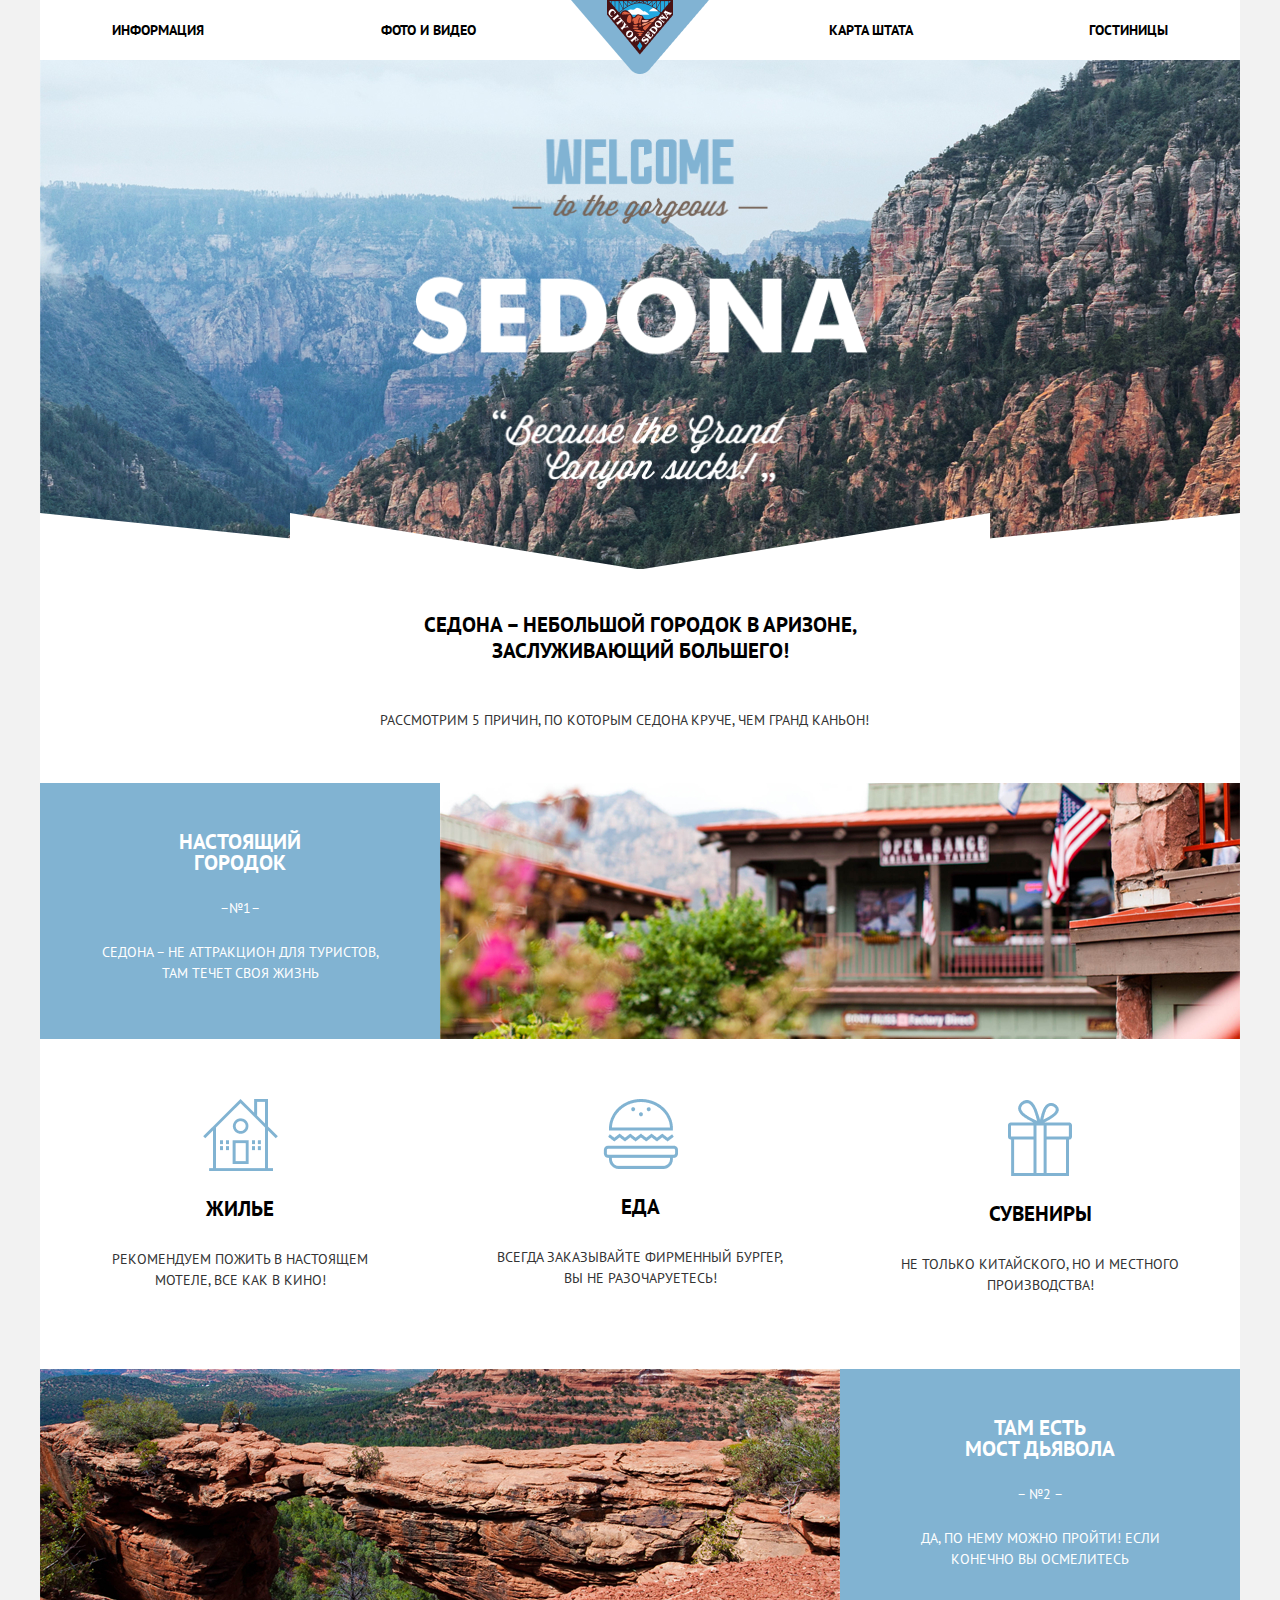
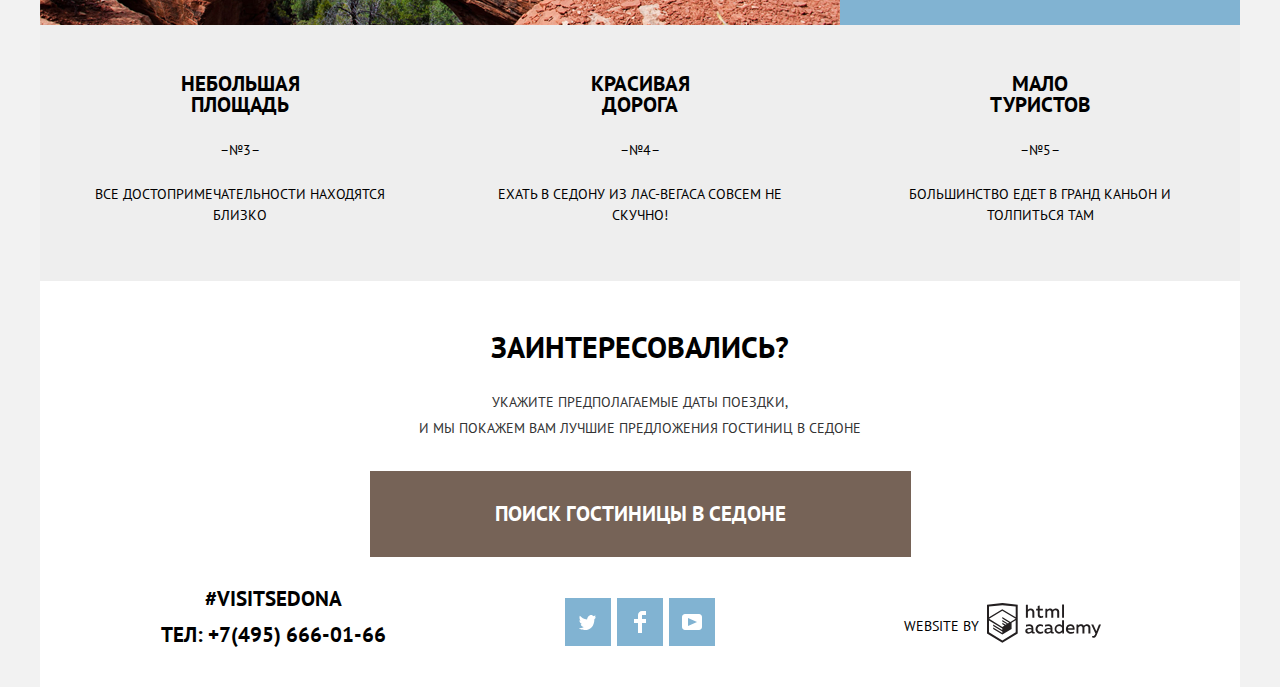
==== commit 6641d2e6: "Декоративные элементы на внутренней странице" ====
--- a/index.html
+++ b/index.html
@@ -20,7 +20,7 @@
             <li class="header-item"><a href="">информация</a></li>
             <li class="header-item"><a href="">фото и видео</a></li>
             <li class="header-item"><a class="main-header-logo">
-                <img src="./img/logo.png" width="138" height="74" alt="Логотип">
+                <img src="./img/logo.png" width="138" height="70" alt="Логотип">
               </a></li>
             <li class="header-item"><a href="">карта штата</a></li>
             <li class="header-item"><a href="catalog.html ">гостиницы</a></li>
--- a/css/style.css
+++ b/css/style.css
@@ -191,7 +191,7 @@
 
 .main-navigation-wrapper {
   display: grid;
-  height: 56px;
+  height: 60px;
   grid-template-columns: 1fr min-content;
   background-color: var(--basic-white);
   padding: 0 72px;
@@ -313,14 +313,12 @@
 /*arcticles-sites*/
 
 .section-sites-house {
-  display: grid;
-  grid-template-columns: 1fr 2fr;
+  display: flex;
   margin: 0px;
 }
 
 .section-sites-bridge {
-  display: grid;
-  grid-template-columns: 2fr 1fr;
+  display: flex;
   margin: 0px;
 }
 
@@ -433,7 +431,7 @@
 /*footer*/
 
 .footer {
-  height: 120px;
+  height: 130px;
   background-color: var(--basic-white);
   display: grid;
   grid-template-columns: 1fr 1fr 1fr;
@@ -535,7 +533,7 @@
   background-color: var(--basic-lighter-blue);
   color: var(--basic-white);
   display: flex;
-  padding: 32px 72px;
+  padding: 26px 72px;
 }
 
 .fields-control-range {
@@ -543,7 +541,32 @@
 }
 
 .fields-control-item {
+  /* margin-top: 23px; */
+}
+
+.label-control {
+  user-select: none;
+  display: flex;
   margin-top: 23px;
+  cursor: pointer;
+}
+
+.label-control::before {
+  content: "";
+  display: block;
+  background-image: url("../img/checkbox-off.svg");
+  background-repeat: no-repeat;
+  width: 26px;
+  height: 23px;
+  margin-right: 13px;
+}
+
+[type="checkbox"] {
+  display: none;
+}
+
+[type="checkbox"]:checked + .label-control::before {
+  background-image: url("../img/checkbox-on.svg");
 }
 
 .grid-control {
@@ -551,18 +574,19 @@
 }
 
 .fields-control {
-  display: flex;
-  font-size: 14px;
-  flex-direction: column;
-  align-items: center;
-  line-height: 21px;
-  border: 0;
+  line-height: 21px;
+  font-size: 14px;
+}
+
+.fields-control + .fields-control {
+  margin-left: 120px;
 }
 
 .outputs-range {
   border: 2px solid;
-  padding: 2px 0;
   border-radius: 2px;
+  margin-top: 10px;
+  display: flex;
 }
 
 .heading-control {
@@ -577,8 +601,24 @@
   padding: 0 52px;
 }
 
-.label-range-solid {
-  border-right: 2px solid;
+.label-range-start {
+  padding: 5px 64px;
+  position: relative;
+}
+
+.label-range-start::after {
+  content: "";
+  display: block;
+  width: 2px;
+  height: 22px;
+  background: white;
+  position: absolute;
+  right: -4px;
+  top: 5px;
+}
+
+.label-range-end {
+  padding: 5px 49px 5px 55px;
 }
 
 .input-range-control {
@@ -587,26 +627,75 @@
 }
 
 .button-range {
-  font-size: 14px;
-  line-height: 21px;
-  border: 1px solid var(--basic-white);
+  display: block;
+  margin: 34px auto 0;
+  font-size: 14px;
+  line-height: 21px;
+  border: 2px solid var(--basic-white);
   border-color: var(--basic-white);
   text-transform: uppercase;
+  padding: 5px 35px;
+  border-radius: 2px;
+}
+
+.filter-item {
+  margin: 0;
+  padding: 0;
+  border: none;
+}
+
+.range-controls {
+  position: relative;
+  padding-top: 20px;
+  border-radius: 5px;
+}
+
+.scale {
+  background: linear-gradient(
+    to right,
+    rgb(255, 255, 255) 80%,
+    rgba(255, 255, 255, 0.3) 80%
+  );
+  width: 317px;
+}
+
+.bar {
+  width: 80%;
+  height: 2px;
+}
+
+.toggle {
+  position: absolute;
+  top: 10px;
+  left: 0;
+  width: 3px;
+  height: 3px;
+  padding: 0;
+  border: 8px solid #ffffff;
+  background-color: #ababab;
+  border-radius: 50%;
+  box-shadow: 0 2px 1px 0 #cfcfcf;
+  cursor: pointer;
+}
+
+.toggle-max {
+  left: 80%;
 }
 
 /*filter*/
 
 .filter {
   background-color: var(--basic-white);
-  height: 96px;
+  height: 86px;
   display: flex;
   justify-content: space-between;
-}
-
-.grid-filter {
-  width: 600px;
-  display: grid;
-  grid-template-columns: 1fr 1fr 2fr;
+  padding: 0 72px;
+}
+
+.flex-filter {
+  display: flex;
+  width: 530px;
+  justify-content: space-between;
 }
 
 .answer-filter {
@@ -634,6 +723,10 @@
   display: flex;
 }
 
+.button--margin-left {
+  margin-left: 12px;
+}
+
 .button-filter:hover path {
   fill: var(--basic-black);
 }
@@ -644,6 +737,11 @@
 
 .button-filter-active path {
   fill: var(--basic-blue);
+}
+
+.filter-item {
+  display: flex;
+  align-items: center;
 }
 
 .filter-item a {
@@ -675,19 +773,34 @@
 /*sortedBlock*/
 
 .sortedBlock {
-  height: 454px;
   display: flex;
   flex-direction: column;
   justify-content: space-around;
+  background-color: var(--basic-white);
 }
 
 .article-sortedBlock {
+  display: flex;
+  padding: 30px 72px;
+}
+
+.description-sortedBlock {
   display: grid;
-  grid-template-columns: 1fr 5fr 1fr;
-}
-
-.sortedBlock {
-  background-color: var(--basic-white);
+  grid-template-columns: auto;
+  grid-template-rows: auto 1fr auto;
+  grid-column-gap: 6px;
+  margin-left: 29px;
+}
+
+.reviews-sortedBlock {
+  margin-left: auto;
+  display: flex;
+  flex-direction: column;
+  justify-content: space-between;
+}
+
+.stars {
+  align-self: flex-end;
 }
 
 .img-Layer1-sortedBlock {
@@ -700,6 +813,10 @@
 
 .img-Layer3-sortedBlock {
   background-color: var(--basic-green);
+}
+
+.sortedBlock-bottom-solid {
+  border-bottom: 1px solid #e5e5e5;
 }
 
 .button-sortedBlock {
@@ -733,6 +850,10 @@
 
 .btn-brown-sortedBlock:active span {
   opacity: 30%;
+}
+
+.heading-sortedBlock {
+  grid-column: 1/3;
 }
 
 .heading-sortedBlock a {
@@ -760,7 +881,8 @@
   height: 27px;
   font-weight: normal;
   font-size: 14px;
-  line-height: 21px;
+  line-height: 27px;
   color: var(--basic-dark);
   background-color: var(--basic-lightest-dark);
-}
+  text-align: center;
+}
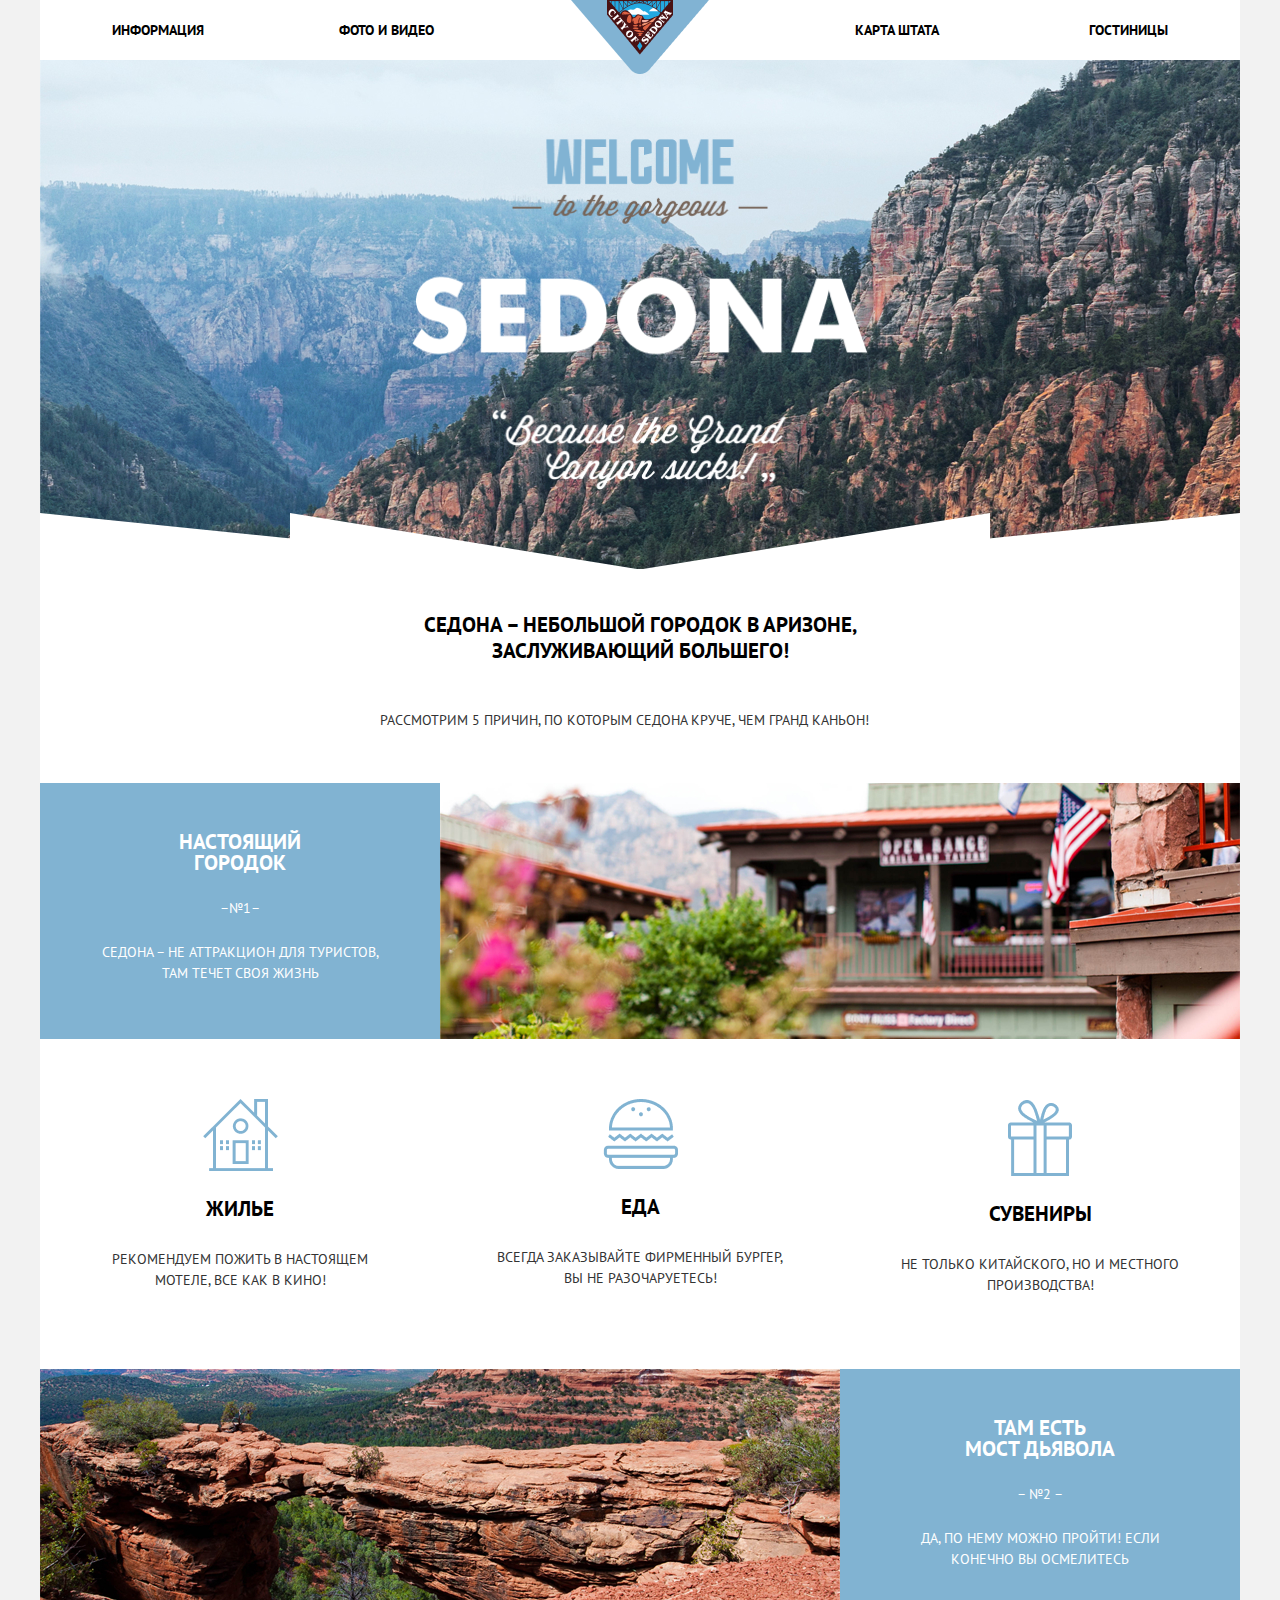
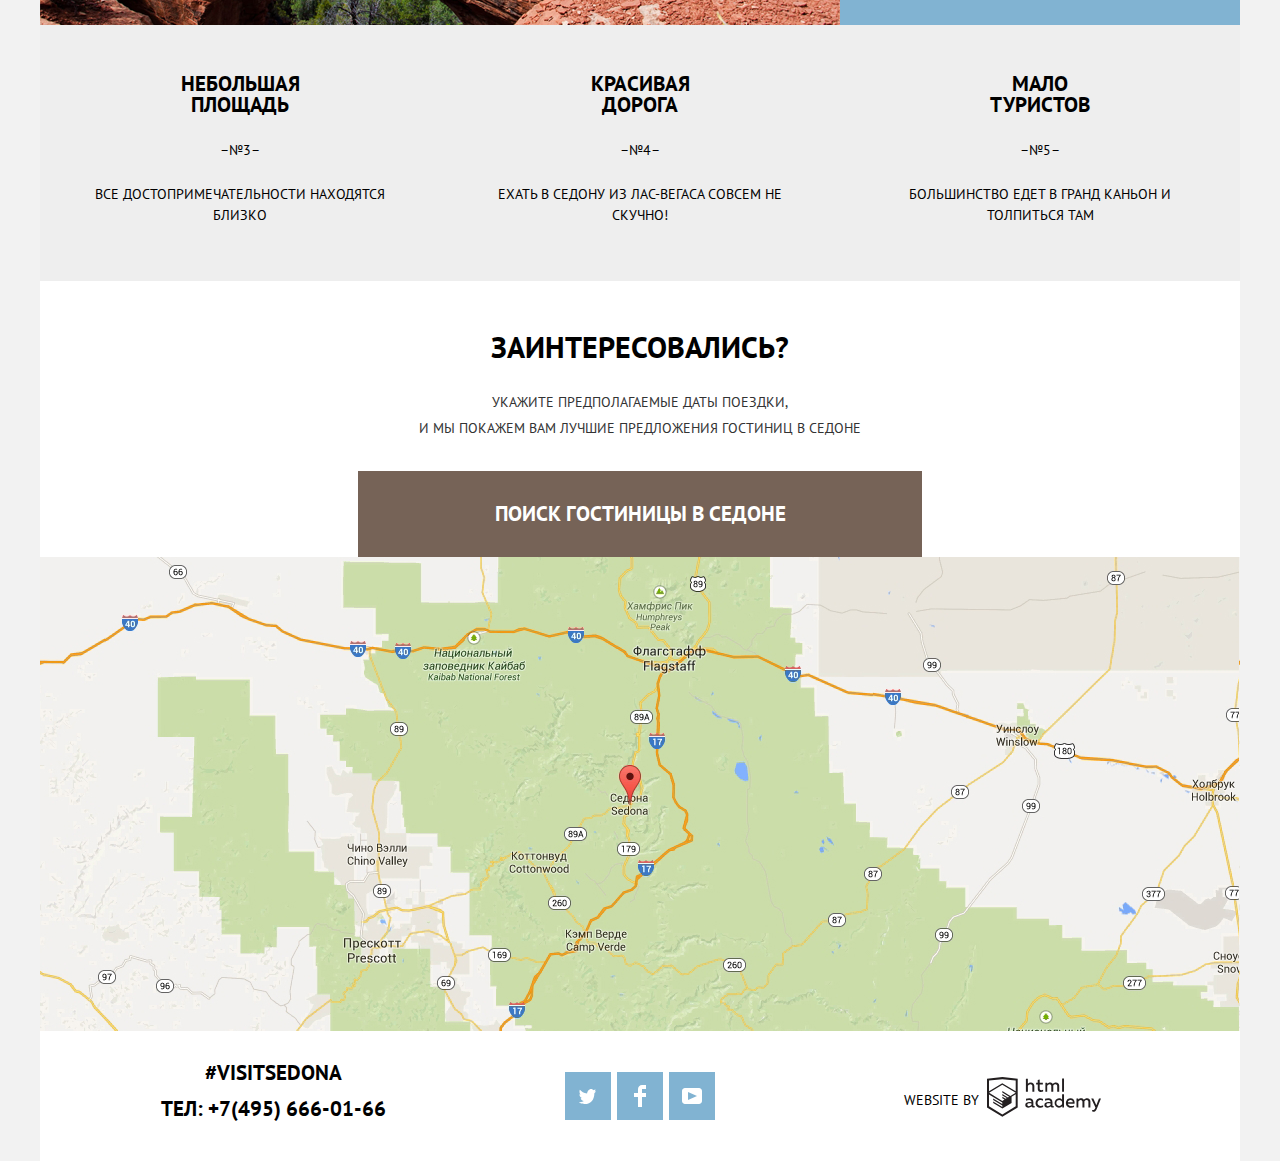
==== commit 4d882d2d: "Завершение вёрстки главной страницы" ====
--- a/index.html
+++ b/index.html
@@ -15,13 +15,13 @@
   <div class="wrapper">
     <header class="header">
       <nav class="container-header">
+        <a class="main-header-logo">
+          <img src="./img/logo.png" width="138" height="70" alt="Логотип">
+        </a>
         <div class="main-navigation-wrapper">
           <ul class="header-list">
             <li class="header-item"><a href="">информация</a></li>
             <li class="header-item"><a href="">фото и видео</a></li>
-            <li class="header-item"><a class="main-header-logo">
-                <img src="./img/logo.png" width="138" height="70" alt="Логотип">
-              </a></li>
             <li class="header-item"><a href="">карта штата</a></li>
             <li class="header-item"><a href="catalog.html ">гостиницы</a></li>
           </ul>
@@ -100,13 +100,84 @@
       <h2 class="heading-search">Заинтересовались?</h2>
       <p class="text-search">Укажите предполагаемые даты поездки,<br /> и мы покажем вам лучшие предложения гостиниц в
         седоне</p>
-      <button class="button-form-search button-reset">
-        <p class="button-text-opacity-search">Поиск гостиницы в седоне</p>
-      </button>
-    </section>
-    <div class="map">
-      <!-- map -->
-    </div>
+
+      <details>
+        <summary class="button-form-search button-reset button-text-opacity-search">Поиск гостиницы в седоне</summary>
+        <form class="query-form">
+          <div class="query-form__control">
+            <label class="query-form__control-label" for="arrivingDate">дата заезда</label>
+            <input class="query-form__control-date" id="arrivingDate" value="24 апреля 2017" />
+            <svg class="calendar-icon" width="21" height="23" viewBox="0 0 21 23" fill="none"
+              xmlns="http://www.w3.org/2000/svg">
+              <path fill-rule="evenodd" clip-rule="evenodd"
+                d="M16.406 3.02498H19.251C20.217 3.02498 21 3.84698 21 4.86198V21.164C21 22.179 20.217 23 19.251 23H1.75C0.784 23 0 22.179 0 21.164V4.86198C0 3.84698 0.784 3.02498 1.75 3.02498H4.593V1.64798C4.593 1.26698 4.887 0.958984 5.25 0.958984C5.612 0.958984 5.906 1.26698 5.906 1.64798V3.02498H9.844V1.64798C9.844 1.26698 10.138 0.958984 10.501 0.958984C10.862 0.958984 11.156 1.26698 11.156 1.64798V3.02498H15.094V1.64798C15.094 1.26698 15.387 0.958984 15.75 0.958984C16.112 0.958984 16.406 1.26698 16.406 1.64798V3.02498ZM19.5646 21.484C19.6466 21.3979 19.691 21.2828 19.688 21.164H19.689V4.86198C19.689 4.60898 19.493 4.40298 19.252 4.40298H16.407V5.78098C16.407 6.16198 16.113 6.46998 15.751 6.46998C15.388 6.46998 15.095 6.16198 15.095 5.78098V4.40298H11.157V5.78098C11.157 6.16198 10.863 6.46998 10.502 6.46998C10.139 6.46998 9.845 6.16198 9.845 5.78098V4.40298H5.907V5.78098C5.907 6.16198 5.613 6.46998 5.251 6.46998C4.888 6.46998 4.594 6.16198 4.594 5.78098V4.40298H1.75C1.50263 4.40953 1.30696 4.61458 1.312 4.86198V21.164C1.30696 21.4114 1.50263 21.6164 1.75 21.623H19.251C19.3698 21.6201 19.4826 21.5701 19.5646 21.484Z"
+                fill="currentcolor" />
+              <path fill-rule="evenodd" clip-rule="evenodd"
+                d="M4.59399 9.2251H7.21899V11.2911H4.59399V9.2251ZM4.59399 12.6681H7.21899V14.7351H4.59399V12.6681ZM7.21899 16.1121H4.59399V18.1781H7.21899V16.1121ZM9.18799 16.1121H11.813V18.1781H9.18799V16.1121ZM11.813 12.6681H9.18799V14.7351H11.813V12.6681ZM9.18799 9.2251H11.813V11.2911H9.18799V9.2251ZM16.406 16.1121H13.781V18.1781H16.406V16.1121ZM13.781 12.6681H16.406V14.7351H13.781V12.6681ZM16.406 9.2251H13.781V11.2911H16.406V9.2251Z"
+                fill="currentcolor" />
+            </svg>
+          </div>
+
+          <div class="query-form__control">
+            <label class="query-form__control-label" for="departureDate">дата выезда</label>
+            <input class="query-form__control-date" id="departureDate" value="4 июля 2017" />
+            <svg class="calendar-icon" width="21" height="23" viewBox="0 0 21 23" fill="none"
+              xmlns="http://www.w3.org/2000/svg">
+              <path fill-rule="evenodd" clip-rule="evenodd"
+                d="M16.406 3.02498H19.251C20.217 3.02498 21 3.84698 21 4.86198V21.164C21 22.179 20.217 23 19.251 23H1.75C0.784 23 0 22.179 0 21.164V4.86198C0 3.84698 0.784 3.02498 1.75 3.02498H4.593V1.64798C4.593 1.26698 4.887 0.958984 5.25 0.958984C5.612 0.958984 5.906 1.26698 5.906 1.64798V3.02498H9.844V1.64798C9.844 1.26698 10.138 0.958984 10.501 0.958984C10.862 0.958984 11.156 1.26698 11.156 1.64798V3.02498H15.094V1.64798C15.094 1.26698 15.387 0.958984 15.75 0.958984C16.112 0.958984 16.406 1.26698 16.406 1.64798V3.02498ZM19.5646 21.484C19.6466 21.3979 19.691 21.2828 19.688 21.164H19.689V4.86198C19.689 4.60898 19.493 4.40298 19.252 4.40298H16.407V5.78098C16.407 6.16198 16.113 6.46998 15.751 6.46998C15.388 6.46998 15.095 6.16198 15.095 5.78098V4.40298H11.157V5.78098C11.157 6.16198 10.863 6.46998 10.502 6.46998C10.139 6.46998 9.845 6.16198 9.845 5.78098V4.40298H5.907V5.78098C5.907 6.16198 5.613 6.46998 5.251 6.46998C4.888 6.46998 4.594 6.16198 4.594 5.78098V4.40298H1.75C1.50263 4.40953 1.30696 4.61458 1.312 4.86198V21.164C1.30696 21.4114 1.50263 21.6164 1.75 21.623H19.251C19.3698 21.6201 19.4826 21.5701 19.5646 21.484Z"
+                fill="currentcolor" />
+              <path fill-rule="evenodd" clip-rule="evenodd"
+                d="M4.59399 9.2251H7.21899V11.2911H4.59399V9.2251ZM4.59399 12.6681H7.21899V14.7351H4.59399V12.6681ZM7.21899 16.1121H4.59399V18.1781H7.21899V16.1121ZM9.18799 16.1121H11.813V18.1781H9.18799V16.1121ZM11.813 12.6681H9.18799V14.7351H11.813V12.6681ZM9.18799 9.2251H11.813V11.2911H9.18799V9.2251ZM16.406 16.1121H13.781V18.1781H16.406V16.1121ZM13.781 12.6681H16.406V14.7351H13.781V12.6681ZM16.406 9.2251H13.781V11.2911H16.406V9.2251Z"
+                fill="currentcolor" />
+            </svg>
+          </div>
+
+          <div class="query-form__control query-form__control--count">
+            <label class="query-form__control-label" for="adultCount">взрослые</label>
+            <div class="query-form__control-wrapper">
+              <button class="button-reset button-count" type="button">
+                <svg width="12" height="3" viewBox="0 0 12 3" fill="none" xmlns="http://www.w3.org/2000/svg">
+                  <rect width="12" height="3" fill="currentcolor" />
+                </svg>
+              </button>
+              <input id="adultCount" class="query-form__control-number" value="2" />
+              <button class="button-reset button-count" type="button">
+                <svg width="11" height="11" viewBox="0 0 11 11" fill="none" xmlns="http://www.w3.org/2000/svg">
+                  <path fill-rule="evenodd" clip-rule="evenodd"
+                    d="M4.23086 6.76932V11H6.76932V6.76932H11V4.23086H6.76932V0H4.23085V4.23086H0V6.76932H4.23086Z"
+                    fill="currentcolor" />
+                </svg>
+              </button>
+            </div>
+          </div>
+
+          <div class="query-form__control query-form__control--count">
+            <label class="query-form__control-label" for="childCount">дети</label>
+            <div class="query-form__control-wrapper">
+              <button class="button-reset button-count" type="button">
+                <svg width="12" height="3" viewBox="0 0 12 3" fill="none" xmlns="http://www.w3.org/2000/svg">
+                  <rect width="12" height="3" fill="currentcolor" />
+                </svg>
+              </button>
+              <input id="childCount" class="query-form__control-number" value="0" />
+              <button class="button-reset button-count" type="button">
+                <svg width="11" height="11" viewBox="0 0 11 11" fill="none" xmlns="http://www.w3.org/2000/svg">
+                  <path fill-rule="evenodd" clip-rule="evenodd"
+                    d="M4.23086 6.76932V11H6.76932V6.76932H11V4.23086H6.76932V0H4.23085V4.23086H0V6.76932H4.23086Z"
+                    fill="currentcolor" />
+                </svg>
+              </button>
+            </div>
+          </div>
+
+          <button type="submit" class="button-reset query-form__sumbit">найти</button>
+        </form>
+      </details>
+
+    </section>
+    <section>
+      <div class="map-img"></div>
+    </section>
   </main>
 
   <footer class="footer">
@@ -152,6 +223,8 @@
     </div>
   </footer>
   </div>
+
+
 </body>
 
 </html>--- a/css/style.css
+++ b/css/style.css
@@ -202,6 +202,16 @@
   justify-content: space-between;
 }
 
+.header-list li:nth-child(2) {
+  position: relative;
+  right: 100px;
+}
+
+.header-list li:nth-child(3) {
+  position: relative;
+  left: 85px;
+}
+
 .container-header {
   display: grid;
 }
@@ -209,6 +219,16 @@
 .header-item {
   display: flex;
   align-items: center;
+}
+
+.header-item-relative-right {
+  position: relative;
+  right: 99px;
+}
+
+.header-item-relative-left {
+  position: relative;
+  left: 87px;
 }
 
 .header-item a {
@@ -425,7 +445,7 @@
 }
 
 .button-text-opacity-search:active {
-  opacity: 30%;
+  color:rgba(255, 255, 255, 0.3);
 }
 
 /*footer*/
@@ -886,3 +906,174 @@
   background-color: var(--basic-lightest-dark);
   text-align: center;
 }
+
+
+.modal-login {
+  display: none;
+  top: 120px;
+  bottom: auto;
+  width: 300px;
+  padding: 50px 80px;
+}
+
+.modal-login h2 {
+  margin: 0;
+  margin-bottom: 20px;
+  font-size: 30px;
+  line-height: 42px;
+}
+
+.modal-description {
+  margin: 0;
+  margin-bottom: 10px;
+}
+
+/* Modal map */
+
+.map-img {
+  background-image: url(../img/map.jpg);
+  height: 474px;
+}
+
+.query-form {
+  position: absolute;
+  background: #fff;
+  padding: 55px 55px 50px;
+  left: 0;
+  right: 0;
+  display: flex;
+  flex-wrap: wrap;
+}
+
+.query-form input {
+  font-size: 14px;
+  font-weight: bold;
+  line-height: inherit;
+  text-transform: uppercase;
+  height: 38px;
+}
+
+.query-form__control {
+  margin-bottom: 30px;
+  display: flex;
+  align-items: center;
+  width: 100%;
+  position: relative;
+}
+
+.query-form__control-label {
+  width: 112px;
+  white-space: nowrap;
+  text-align: left;
+  font-weight: bold;
+}
+
+.query-form__control-date {
+  box-sizing: border-box;
+  padding: 0 0 0 10px;
+  background: #F2F2F2;
+  border: 2px solid #F2F2F2;
+  flex-grow: 1;
+}
+
+.query-form__control-date:hover {
+  background: #EBEBEB;
+  border: 2px solid #EBEBEB;
+}
+
+.query-form__control-date:focus {
+  outline: none;
+  background: #fff;
+  border: 2px solid #E5E5E5;
+ 
+}
+
+.calendar-icon {
+  position: absolute;
+  right: 10px;
+  cursor: pointer;
+  color: #A9A9A9;
+}
+
+.calendar-icon:hover {
+  color: #000;
+}
+
+.calendar-icon:active {
+  color: #81B3D2;;
+}
+
+.query-form__control-wrapper {
+  display: flex;
+}
+
+.button-count {
+  background: #F2F2F2;
+  color: #A9A9A9;
+  display: flex;
+  align-items: center;
+  padding: 14px;
+  width: auto;
+  cursor: pointer;
+}
+
+.button-count:hover {
+  color: #000;
+}
+
+.button-count:active {
+  color: #81B3D2;;
+}
+
+.query-form__control--count + .query-form__control--count {
+  margin-left: auto;
+}
+
+.query-form__control--count + .query-form__control--count .query-form__control-label {
+  width: 65px;
+} 
+
+.query-form__control-number {
+  background: #F2F2F2;
+  width: 30px;
+  text-align: center;
+  border: 0;
+}
+
+.query-form__control--count {
+  margin-bottom: 0;
+  width: auto;
+}
+
+.query-form__sumbit {
+  width: 100%;
+  margin-top: 54px;
+  padding: 16px 0;
+  font-weight: bold;
+  font-size: 21px;
+  line-height: 26px;
+  text-transform: uppercase;
+  cursor: pointer;
+  background: #81B3D2;
+  color: #fff;
+}
+
+.query-form__sumbit:hover {
+  background: #669EC0;
+}
+
+.query-form__sumbit:active {
+  background: #5496BD;
+  color: rgba(255, 255, 255, 0.3);
+}
+
+details {
+  position: relative;
+}
+
+details > summary {
+  list-style: none;
+}
+details > summary::-webkit-details-marker {
+  display: none;
+}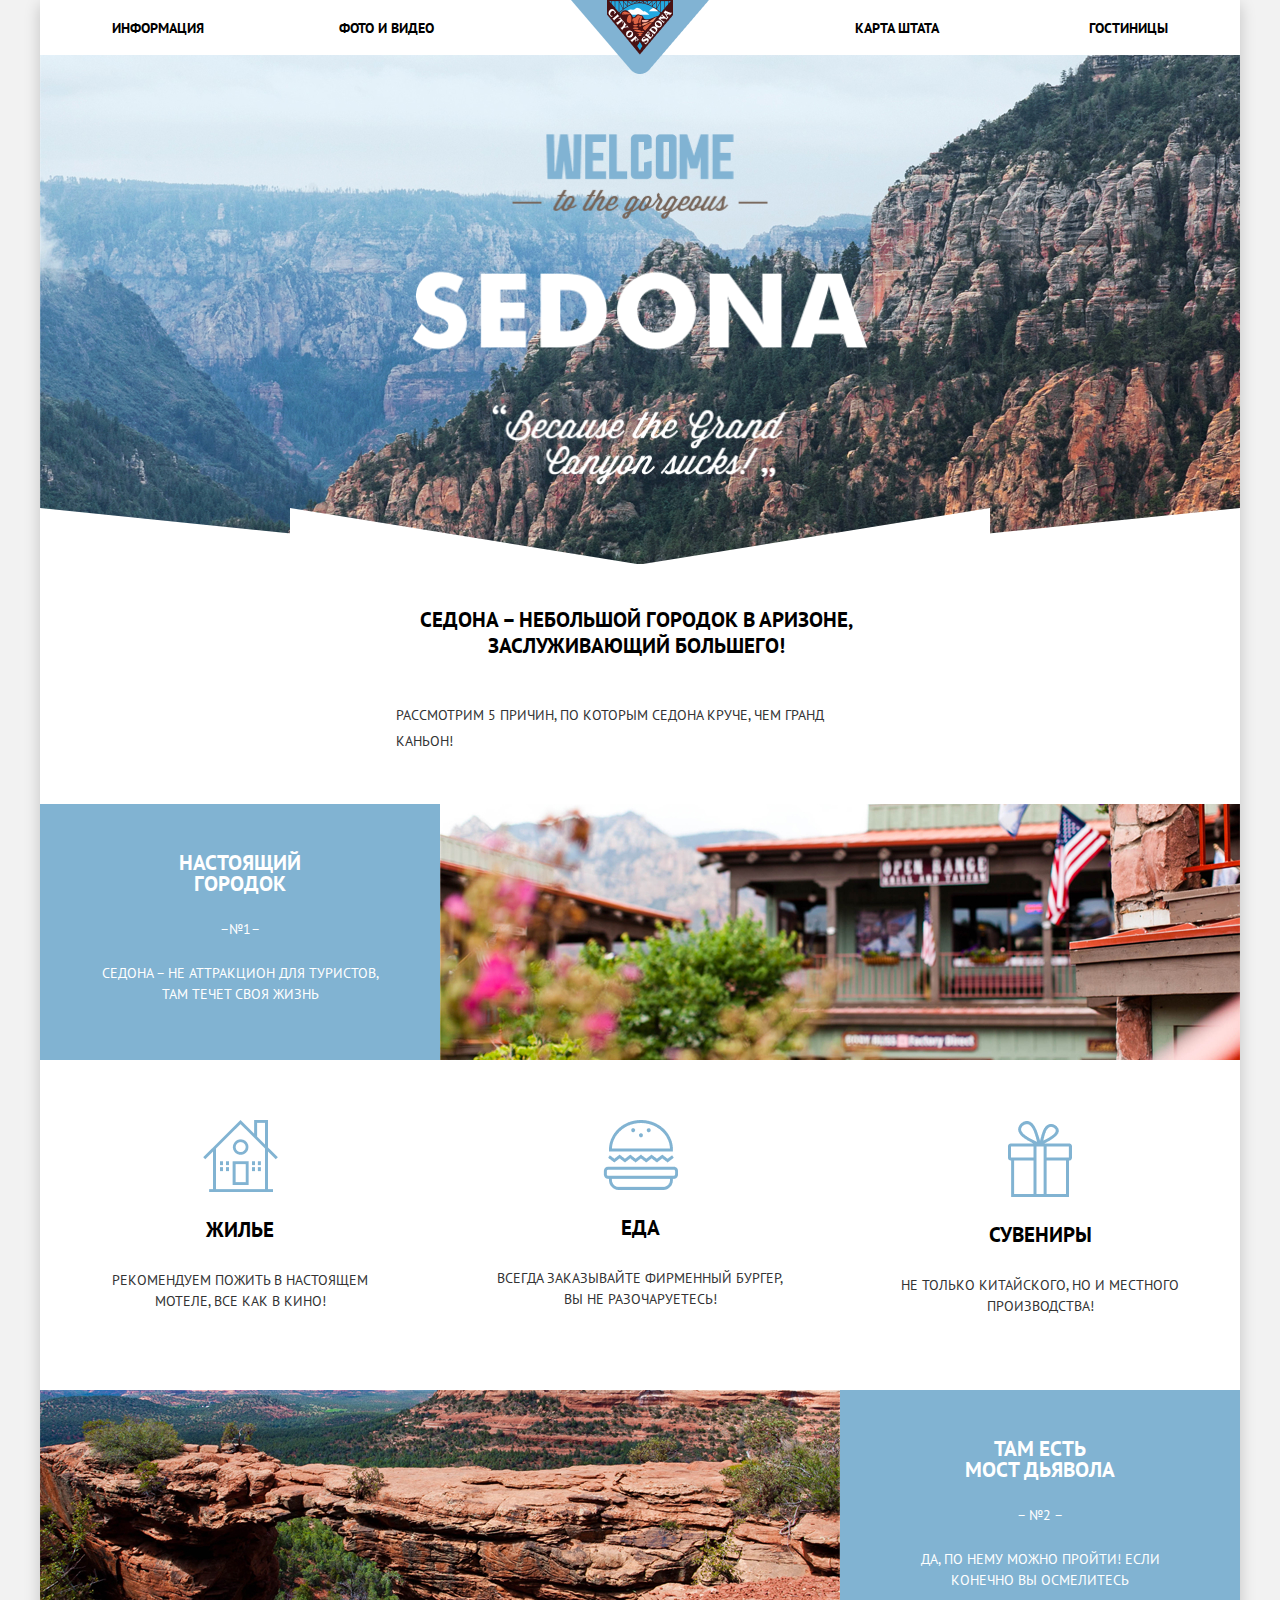
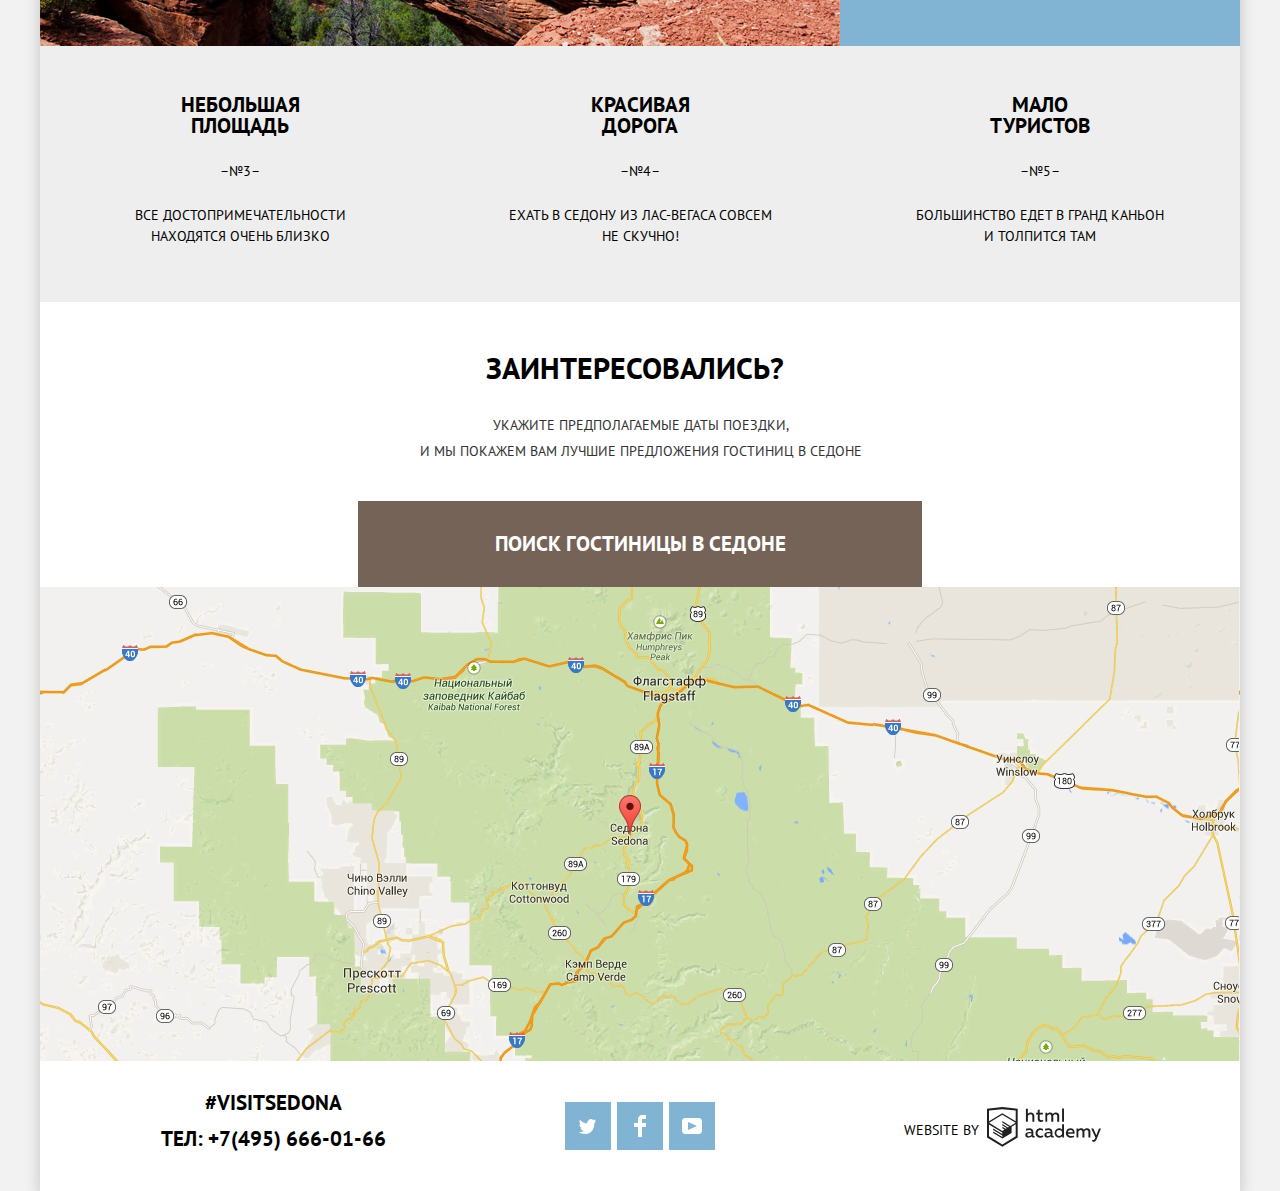
==== commit 50fae321: "Правки" ====
--- a/index.html
+++ b/index.html
@@ -16,7 +16,7 @@
     <header class="header">
       <nav class="container-header">
         <a class="main-header-logo">
-          <img src="./img/logo.png" width="138" height="70" alt="Логотип">
+          <img src="./img/logo.png" width="138" height="74" alt="Логотип">
         </a>
         <div class="main-navigation-wrapper">
           <ul class="header-list">
@@ -83,22 +83,22 @@
       <article class="article-sites">
         <h2 class="heading-sites">Небольшая площадь</h2>
         <p class="text-sites">&ndash;№3&ndash;</p>
-        <p class="text-sites">Все достопримечательности находятся близко</p>
+        <p class="text-sites" style="padding: 0 10px;">Все достопримечательности находятся очень близко</p>
       </article>
       <article class="article-sites">
         <h2 class="heading-sites">Краcивая дорога</h2>
         <p class="text-sites">&ndash;№4&ndash;</p>
-        <p class="text-sites">Ехать в Седону из лас-вегаса совсем не скучно!</p>
+        <p class="text-sites">Ехать в Седону из лас-вегаса совсем <br> не скучно!</p>
       </article>
       <article class="article-sites">
         <h2 class="heading-sites">Мало туристов</h2>
         <p class="text-sites">&ndash;№5&ndash;</p>
-        <p class="text-sites">Большинство едет в Гранд Каньон и толпиться там</p>
+        <p class="text-sites">Большинство едет в Гранд Каньон <br> и толпится там</p>
       </article>
     </section>
     <section class="section-search">
       <h2 class="heading-search">Заинтересовались?</h2>
-      <p class="text-search">Укажите предполагаемые даты поездки,<br /> и мы покажем вам лучшие предложения гостиниц в
+      <p class="text-search">Укажите предполагаемые даты поездки, <br> и мы покажем вам лучшие предложения гостиниц в
         седоне</p>
 
       <details>
--- a/css/style.css
+++ b/css/style.css
@@ -114,6 +114,7 @@
   grid-template-rows: min-content 1fr min-content;
   align-content: start;
   background-color: var(--basic-lightest-dark);
+  box-shadow: 0px 5px 15px rgba(0, 1, 1, 0.2);
 }
 
 .wrapper {
@@ -136,7 +137,6 @@
 .container {
   width: 1200px;
   margin: 0 auto;
-  padding: 0 10px;
 }
 
 .button-reset {
@@ -191,7 +191,7 @@
 
 .main-navigation-wrapper {
   display: grid;
-  height: 60px;
+  height: 55px;
   grid-template-columns: 1fr min-content;
   background-color: var(--basic-white);
   padding: 0 72px;
@@ -219,16 +219,6 @@
 .header-item {
   display: flex;
   align-items: center;
-}
-
-.header-item-relative-right {
-  position: relative;
-  right: 99px;
-}
-
-.header-item-relative-left {
-  position: relative;
-  left: 87px;
 }
 
 .header-item a {
@@ -313,13 +303,15 @@
 
 .section-info {
   background-color: var(--basic-white);
-  padding: 43px 340px 50px;
+  padding: 43px 356px 50px;
 }
 
 .heading-info {
   font-size: 21px;
   line-height: 26px;
   text-align: center;
+  position: relative;
+  right: 4px;
   font-weight: 700;
 }
 
@@ -413,11 +405,16 @@
   font-size: 30px;
   line-height: 24px;
   font-weight: 700;
+  position: relative;
+  right: 5px;
 }
 
 .text-search {
   color: var(--basic-dark);
-  padding: 30px 0;
+  padding: 29px 0 40px 0;
+  position: relative;
+  left: 1px;
+  top: 3px;
 }
 
 .button-form-search {
@@ -445,7 +442,7 @@
 }
 
 .button-text-opacity-search:active {
-  color:rgba(255, 255, 255, 0.3);
+  color: rgba(255, 255, 255, 0.3);
 }
 
 /*footer*/
@@ -907,7 +904,6 @@
   text-align: center;
 }
 
-
 .modal-login {
   display: none;
   top: 120px;
@@ -971,28 +967,27 @@
 .query-form__control-date {
   box-sizing: border-box;
   padding: 0 0 0 10px;
-  background: #F2F2F2;
-  border: 2px solid #F2F2F2;
+  background: #f2f2f2;
+  border: 2px solid #f2f2f2;
   flex-grow: 1;
 }
 
 .query-form__control-date:hover {
-  background: #EBEBEB;
-  border: 2px solid #EBEBEB;
+  background: #ebebeb;
+  border: 2px solid #ebebeb;
 }
 
 .query-form__control-date:focus {
   outline: none;
   background: #fff;
-  border: 2px solid #E5E5E5;
- 
+  border: 2px solid #e5e5e5;
 }
 
 .calendar-icon {
   position: absolute;
   right: 10px;
   cursor: pointer;
-  color: #A9A9A9;
+  color: #a9a9a9;
 }
 
 .calendar-icon:hover {
@@ -1000,7 +995,7 @@
 }
 
 .calendar-icon:active {
-  color: #81B3D2;;
+  color: #81b3d2;
 }
 
 .query-form__control-wrapper {
@@ -1008,8 +1003,8 @@
 }
 
 .button-count {
-  background: #F2F2F2;
-  color: #A9A9A9;
+  background: #f2f2f2;
+  color: #a9a9a9;
   display: flex;
   align-items: center;
   padding: 14px;
@@ -1022,19 +1017,21 @@
 }
 
 .button-count:active {
-  color: #81B3D2;;
+  color: #81b3d2;
 }
 
 .query-form__control--count + .query-form__control--count {
   margin-left: auto;
 }
 
-.query-form__control--count + .query-form__control--count .query-form__control-label {
+.query-form__control--count
+  + .query-form__control--count
+  .query-form__control-label {
   width: 65px;
-} 
+}
 
 .query-form__control-number {
-  background: #F2F2F2;
+  background: #f2f2f2;
   width: 30px;
   text-align: center;
   border: 0;
@@ -1054,16 +1051,16 @@
   line-height: 26px;
   text-transform: uppercase;
   cursor: pointer;
-  background: #81B3D2;
+  background: #81b3d2;
   color: #fff;
 }
 
 .query-form__sumbit:hover {
-  background: #669EC0;
+  background: #669ec0;
 }
 
 .query-form__sumbit:active {
-  background: #5496BD;
+  background: #5496bd;
   color: rgba(255, 255, 255, 0.3);
 }
 
@@ -1076,4 +1073,4 @@
 }
 details > summary::-webkit-details-marker {
   display: none;
-}+}
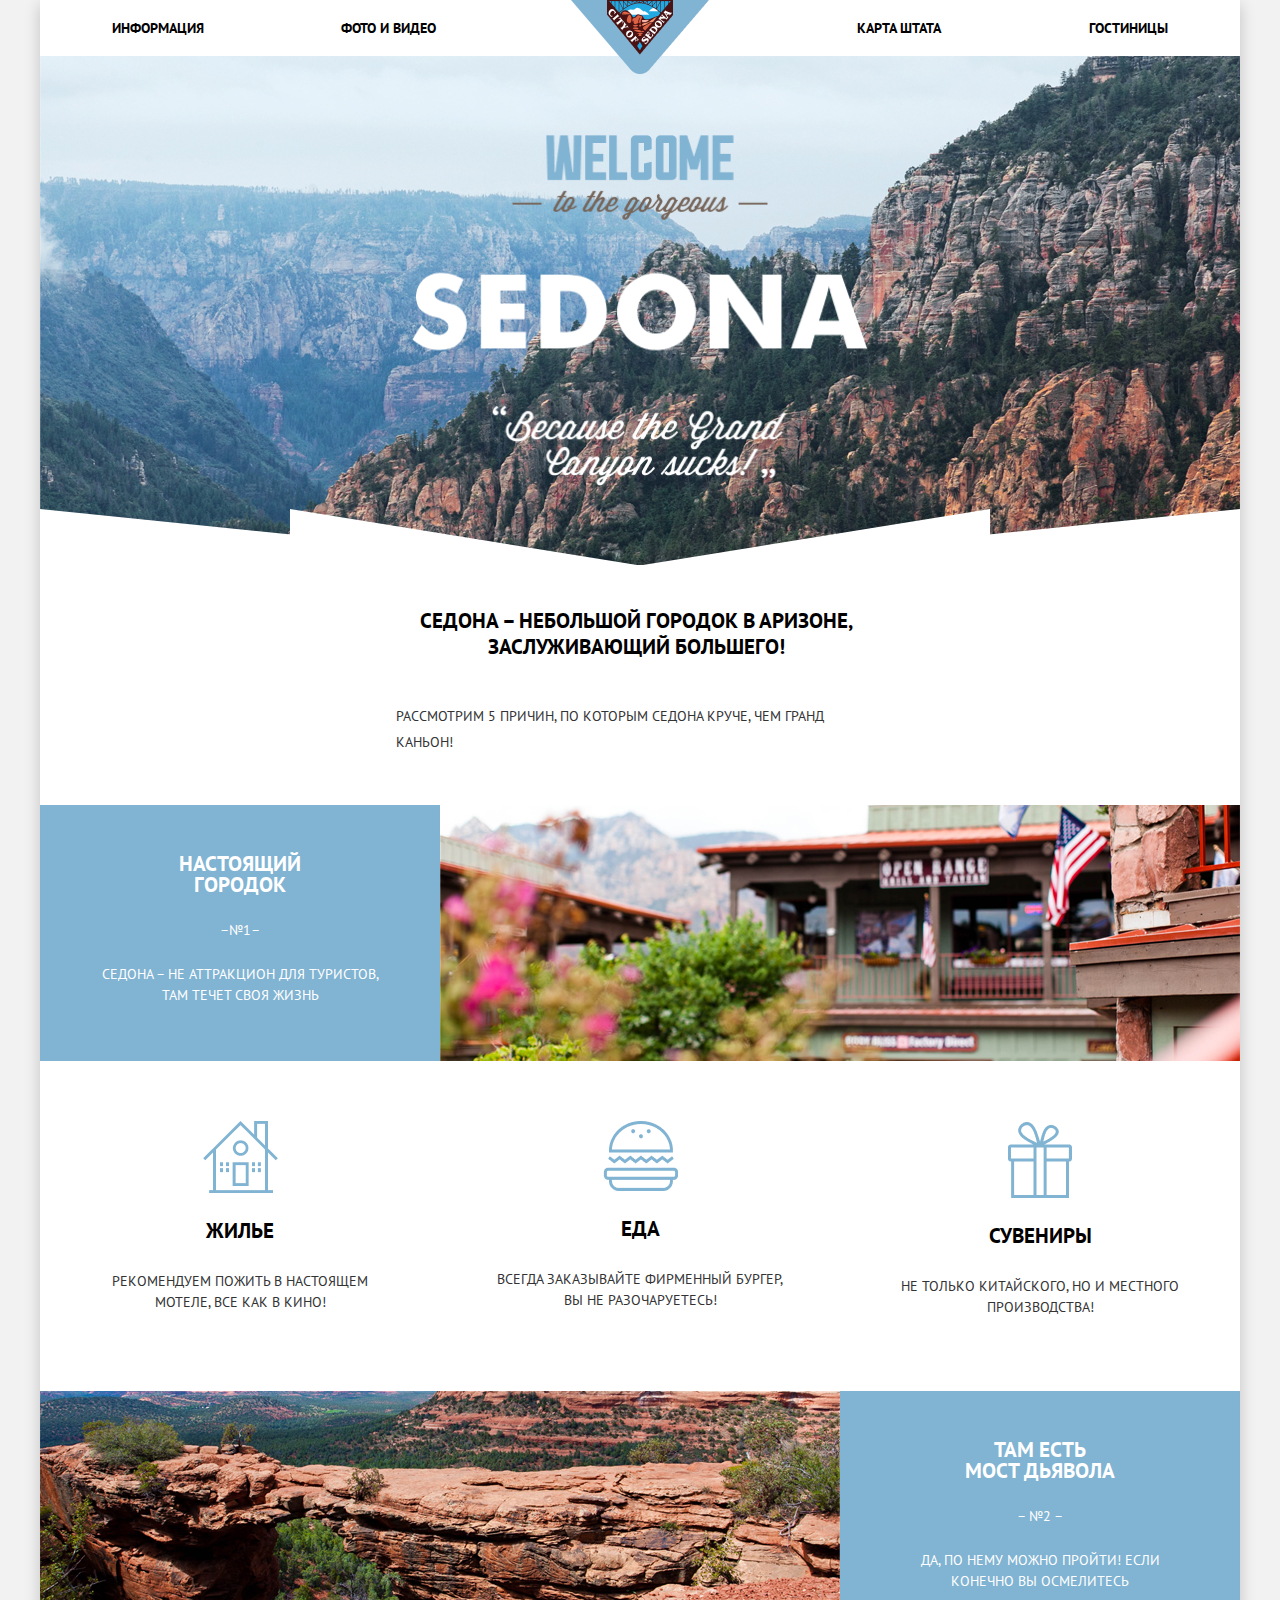
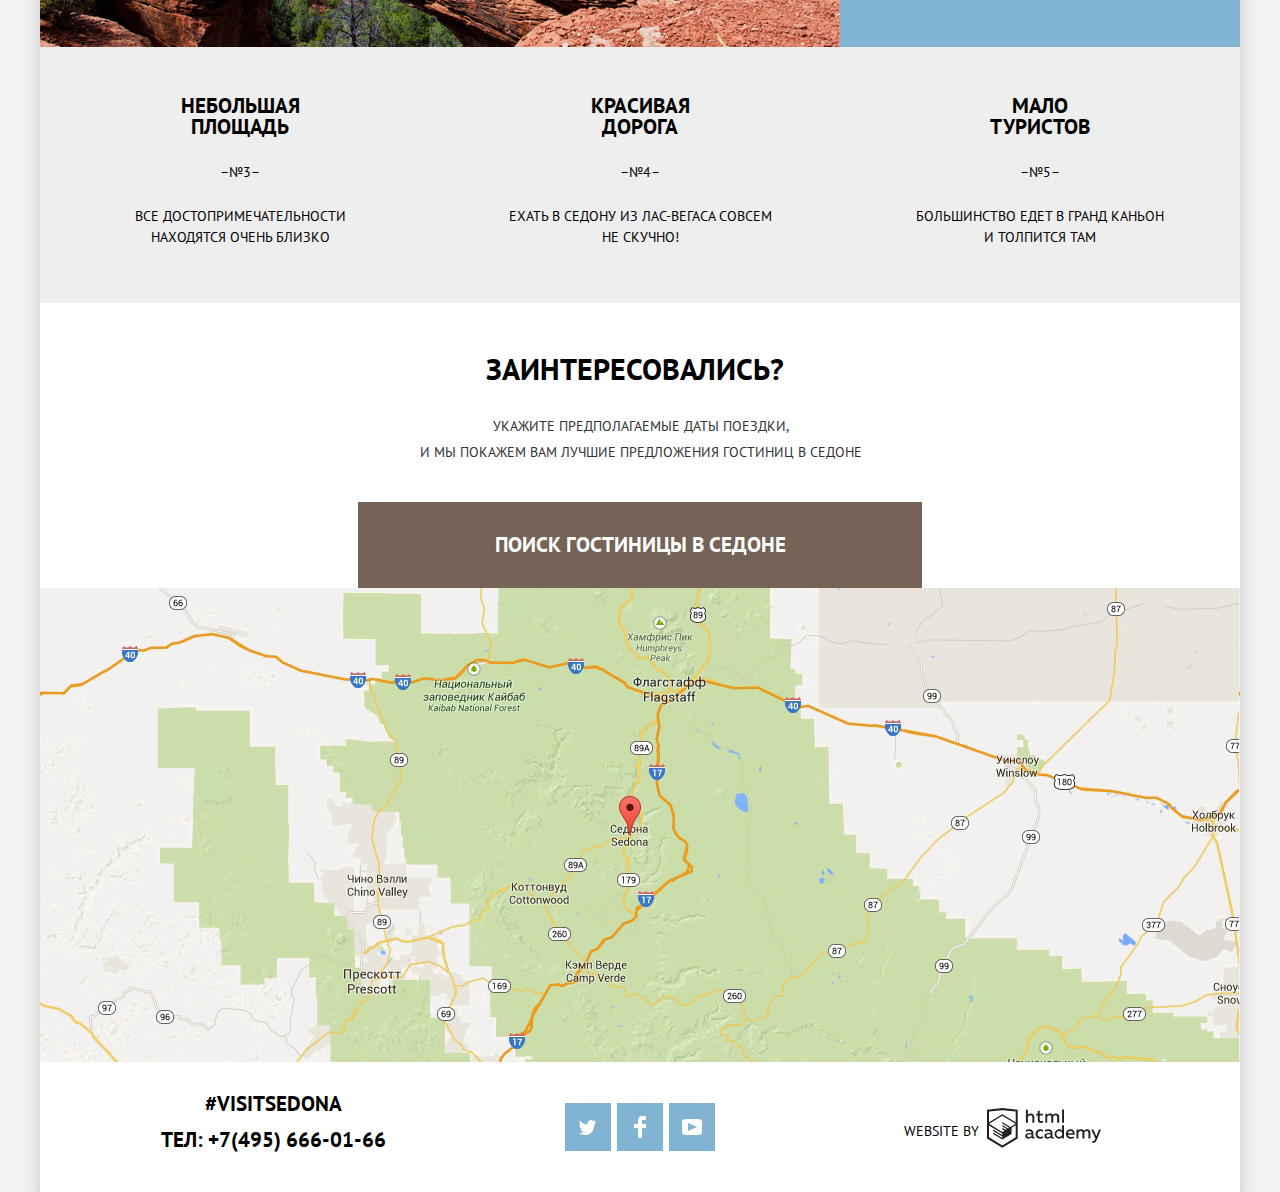
==== commit e58f7178: "Правки номер два" ====
--- a/index.html
+++ b/index.html
@@ -21,8 +21,8 @@
         <div class="main-navigation-wrapper">
           <ul class="header-list">
             <li class="header-item"><a href="">информация</a></li>
-            <li class="header-item"><a href="">фото и видео</a></li>
-            <li class="header-item"><a href="">карта штата</a></li>
+            <li class="header-item" style="right: 98px;"><a href="">фото и видео</a></li>
+            <li class="header-item" style="left: 87px;"><a href="">карта штата</a></li>
             <li class="header-item"><a href="catalog.html ">гостиницы</a></li>
           </ul>
         </div>
--- a/css/style.css
+++ b/css/style.css
@@ -191,7 +191,7 @@
 
 .main-navigation-wrapper {
   display: grid;
-  height: 55px;
+  height: 56px;
   grid-template-columns: 1fr min-content;
   background-color: var(--basic-white);
   padding: 0 72px;
@@ -202,16 +202,6 @@
   justify-content: space-between;
 }
 
-.header-list li:nth-child(2) {
-  position: relative;
-  right: 100px;
-}
-
-.header-list li:nth-child(3) {
-  position: relative;
-  left: 85px;
-}
-
 .container-header {
   display: grid;
 }
@@ -219,6 +209,7 @@
 .header-item {
   display: flex;
   align-items: center;
+  position: relative;
 }
 
 .header-item a {
@@ -610,6 +601,8 @@
   font-weight: 700;
   font-size: 16px;
   line-height: 21px;
+  position: relative;
+  bottom: 4px;
 }
 
 .label-range {
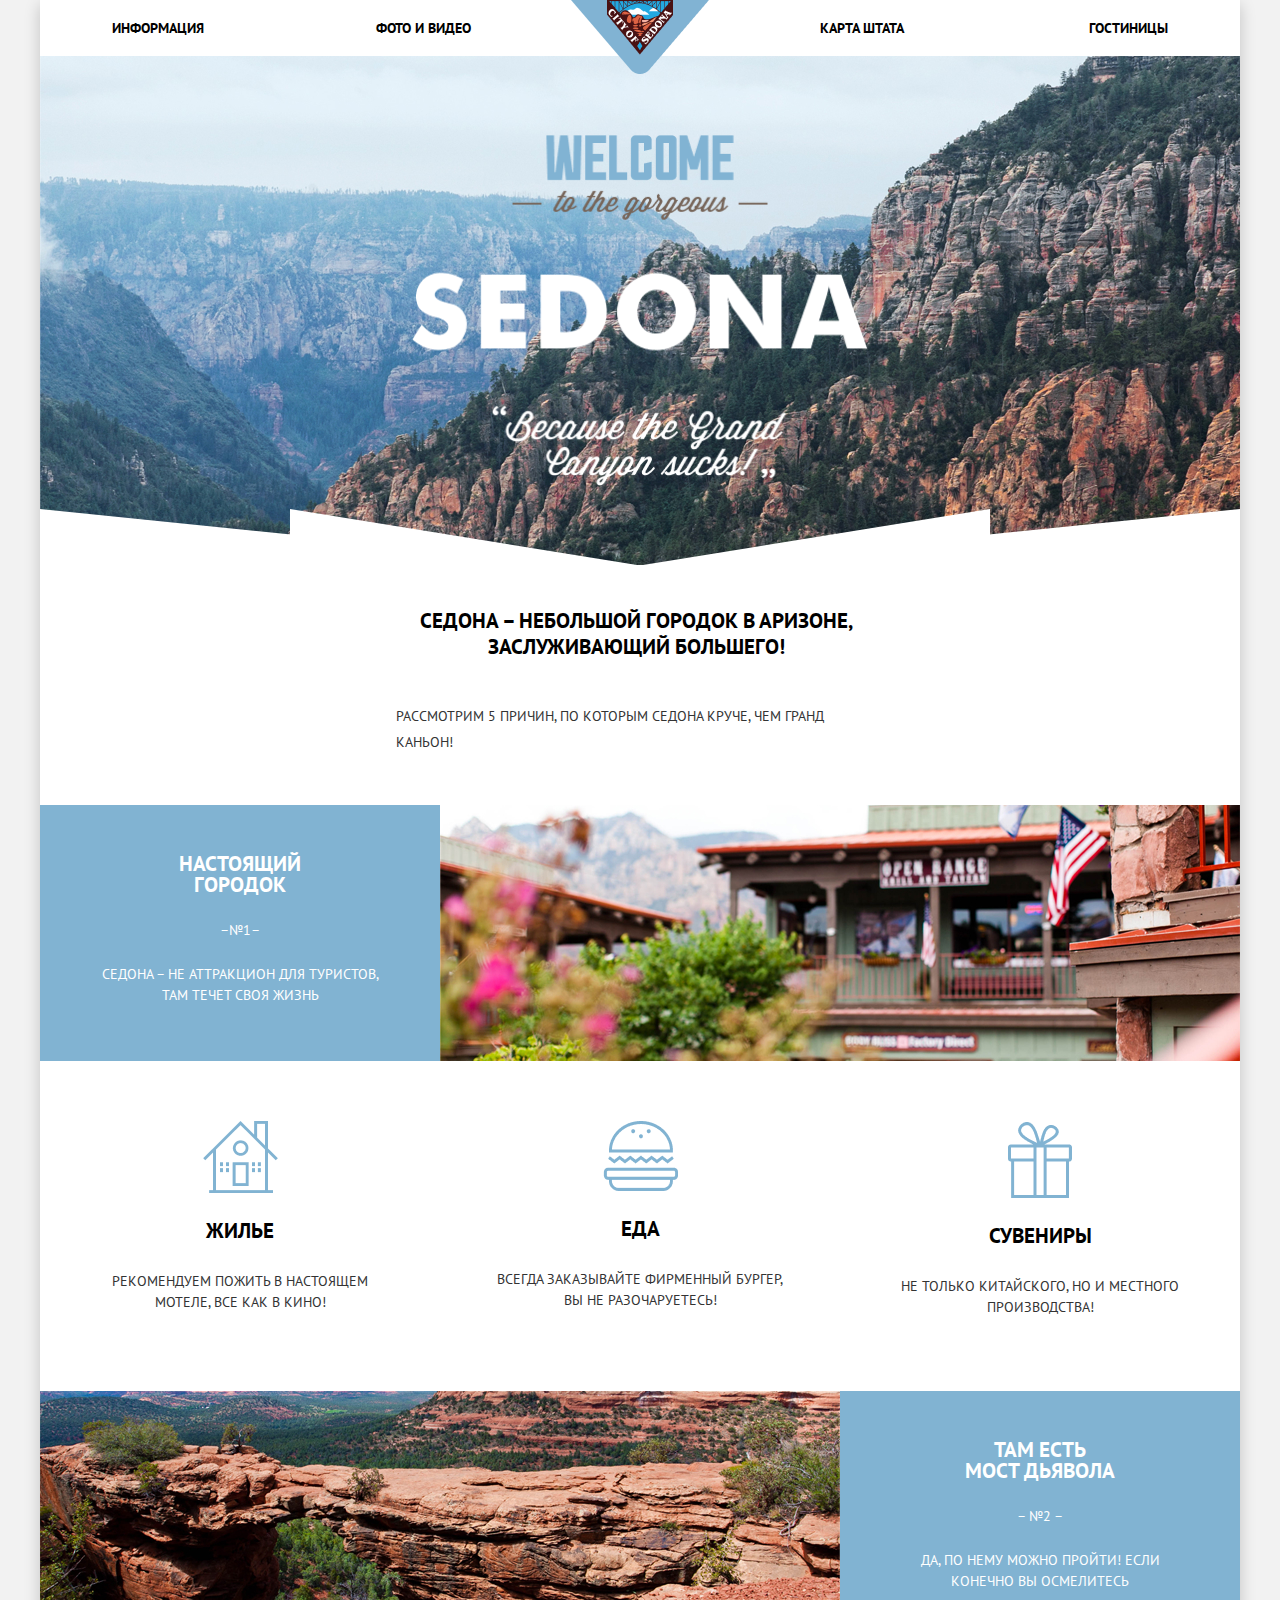
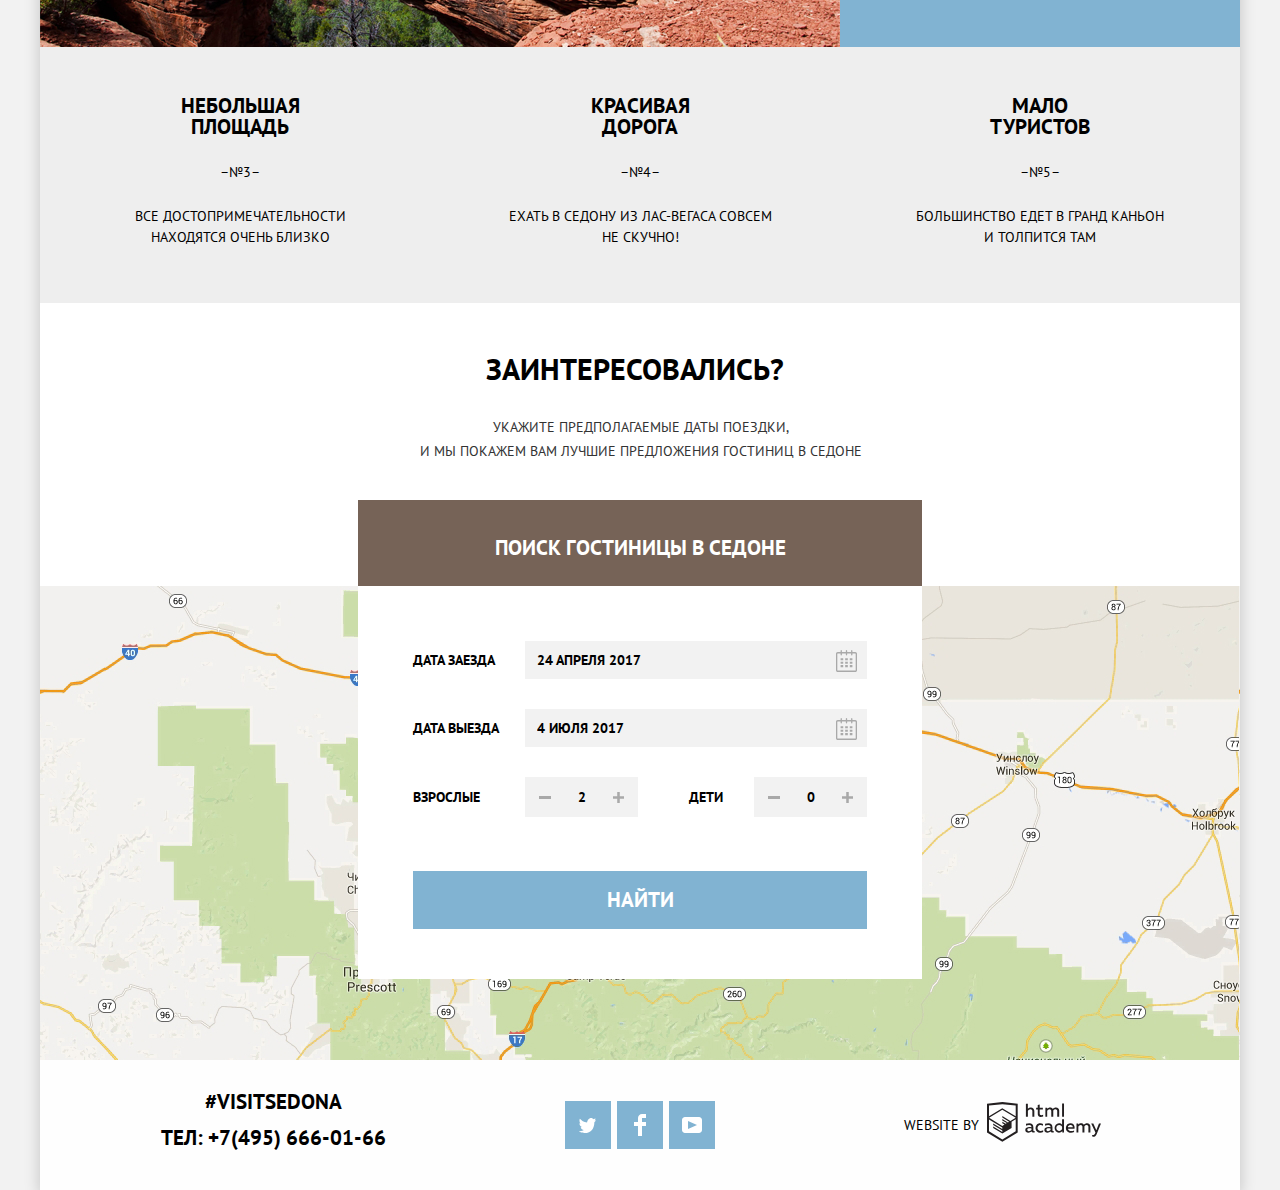
==== commit c8985ad3: "Финальные правки по критериям" ====
--- a/index.html
+++ b/index.html
@@ -21,15 +21,14 @@
         <div class="main-navigation-wrapper">
           <ul class="header-list">
             <li class="header-item"><a href="">информация</a></li>
-            <li class="header-item" style="right: 98px;"><a href="">фото и видео</a></li>
-            <li class="header-item" style="left: 87px;"><a href="">карта штата</a></li>
-            <li class="header-item"><a href="catalog.html ">гостиницы</a></li>
+            <li class="header-item"><a href="">фото и видео</a></li>
+            <li class="header-item header-item-left"><a href="">карта штата</a></li>
+            <li class="header-item header-item-left"><a href="catalog.html ">гостиницы</a></li>
           </ul>
         </div>
       </nav>
     </header>
   </div>
-
   <main>
     <div class="section-banner">
       <img src="./img/welcome.png" width="456" height="350" class="img-banner" alt="Приветствие">
@@ -100,8 +99,7 @@
       <h2 class="heading-search">Заинтересовались?</h2>
       <p class="text-search">Укажите предполагаемые даты поездки, <br> и мы покажем вам лучшие предложения гостиниц в
         седоне</p>
-
-      <details>
+      <details open>
         <summary class="button-form-search button-reset button-text-opacity-search">Поиск гостиницы в седоне</summary>
         <form class="query-form">
           <div class="query-form__control">
@@ -117,7 +115,6 @@
                 fill="currentcolor" />
             </svg>
           </div>
-
           <div class="query-form__control">
             <label class="query-form__control-label" for="departureDate">дата выезда</label>
             <input class="query-form__control-date" id="departureDate" value="4 июля 2017" />
@@ -131,12 +128,11 @@
                 fill="currentcolor" />
             </svg>
           </div>
-
           <div class="query-form__control query-form__control--count">
             <label class="query-form__control-label" for="adultCount">взрослые</label>
             <div class="query-form__control-wrapper">
               <button class="button-reset button-count" type="button">
-                <svg width="12" height="3" viewBox="0 0 12 3" fill="none" xmlns="http://www.w3.org/2000/svg">
+                <svg width="12" height="3" viewBox="0 0 12 3" fill="currentcolor" xmlns="http://www.w3.org/2000/svg">
                   <rect width="12" height="3" fill="currentcolor" />
                 </svg>
               </button>
@@ -150,7 +146,6 @@
               </button>
             </div>
           </div>
-
           <div class="query-form__control query-form__control--count">
             <label class="query-form__control-label" for="childCount">дети</label>
             <div class="query-form__control-wrapper">
@@ -169,17 +164,14 @@
               </button>
             </div>
           </div>
-
           <button type="submit" class="button-reset query-form__sumbit">найти</button>
         </form>
       </details>
-
     </section>
     <section>
       <div class="map-img"></div>
     </section>
   </main>
-
   <footer class="footer">
     <div class="contact">
       <p class="contact-title">#VISITSEDONA</p>
@@ -214,17 +206,16 @@
     </div>
     <div class="creators">
       <p class="creators-title">WEBSITE BY</p>
-      <svg width="115" class="footer-academy-logo-creators" height="41" viewBox="0 0 115 41" fill="none"
-        xmlns="http://www.w3.org/2000/svg">
-        <path fill-rule="evenodd" clip-rule="evenodd"
-          d="M15.5197 1.05737H15.3509L0 2.71895V31.4945L15.3509 40.8382L30.7018 31.4945V2.71895L15.5197 1.05737ZM77.0183 2.62185H75.0876V15.7311H77.0183V2.62185ZM40.8619 2.63264V7.76843C41.6131 6.9864 42.6386 6.5436 43.7105 6.53843C44.6823 6.47908 45.6329 6.84495 46.3253 7.54479C47.0177 8.24462 47.3866 9.21244 47.3399 10.2068V15.7634H45.367V10.4658C45.4231 9.94897 45.2754 9.43059 44.9566 9.02553C44.6377 8.62047 44.174 8.36218 43.6683 8.3079H43.3518C42.3456 8.36979 41.4321 8.9295 40.9041 9.80764V15.7634H38.8995V2.63264H40.8619ZM77.0183 31.4837H75.2775V30.0595C74.4828 31.1353 73.23 31.7538 71.9119 31.7211C69.4751 31.5528 67.5825 29.4822 67.5825 26.9845C67.5825 24.4867 69.4751 22.4162 71.9119 22.2479C73.1195 22.2052 74.2818 22.7203 75.0771 23.6505V18.3205H77.0183V31.4837ZM47.0656 30.0595C47.263 30.0515 47.4583 30.0152 47.6459 29.9516V31.3866C47.2482 31.5404 46.826 31.6172 46.4009 31.6132C45.6482 31.6769 44.9394 31.2429 44.639 30.5342C43.7036 31.31 42.5302 31.7227 41.3261 31.6995C39.733 31.6995 38.256 30.804 38.256 28.9482C38.256 26.65 40.3661 25.9379 42.1702 25.9379C42.9402 25.9505 43.707 26.0408 44.4596 26.2076V25.884C44.4596 24.805 43.6578 23.9742 42.1491 23.9742C41.0585 23.9764 39.9804 24.2116 38.9839 24.6647V22.8305C40.0678 22.451 41.204 22.2506 42.3495 22.2371C44.8394 22.2371 46.3693 23.4455 46.3693 26.1753V29.4121C46.3546 29.5668 46.401 29.721 46.4981 29.8406C46.5951 29.9601 46.7349 30.035 46.8862 30.0487H47.0656V30.0595ZM40.2711 28.8403C40.298 29.229 40.4761 29.5905 40.7655 29.844C41.055 30.0974 41.4317 30.2217 41.8115 30.189H41.9275C42.8819 30.1906 43.7973 29.8022 44.4702 29.11V27.5779C43.842 27.4414 43.2026 27.3655 42.5605 27.3513C41.5055 27.3513 40.2817 27.7074 40.2817 28.8403H40.2711ZM56.0229 22.9384C55.1962 22.4632 54.2596 22.2246 53.3115 22.2479H52.9422C51.7332 22.2873 50.5891 22.8166 49.7619 23.7192C48.9347 24.6218 48.4923 25.8236 48.5321 27.06V27.5024C48.6957 30.0004 50.805 31.8921 53.2482 31.7318C54.2519 31.7555 55.2477 31.5452 56.1601 31.1168V29.2718C55.3769 29.7215 54.4945 29.9591 53.5963 29.9624C52.5199 30.0288 51.4963 29.4793 50.9385 28.5356C50.3806 27.5918 50.3806 26.4095 50.9385 25.4658C51.4963 24.522 52.5199 23.9725 53.5963 24.039C54.461 24.0357 55.3066 24.2989 56.0229 24.7942V22.9384ZM66.1514 30.0595C66.3488 30.0515 66.5441 30.0152 66.7317 29.9516V31.3866C66.334 31.5404 65.9118 31.6172 65.4867 31.6132C64.734 31.6769 64.0252 31.2429 63.7248 30.5342C62.7894 31.31 61.616 31.7227 60.4119 31.6995C58.8188 31.6995 57.3417 30.804 57.3417 28.9482C57.3417 26.65 59.4518 25.9379 61.256 25.9379C62.0259 25.9505 62.7928 26.0408 63.5454 26.2076V25.884C63.5454 24.805 62.7436 23.9742 61.2349 23.9742C60.1443 23.9764 59.0662 24.2116 58.0697 24.6647V22.8305C59.1536 22.451 60.2897 22.2506 61.4353 22.2371C63.9252 22.2371 65.455 23.4455 65.455 26.1753V29.4121C65.4404 29.5668 65.4868 29.721 65.5838 29.8406C65.6809 29.9601 65.8207 30.035 65.972 30.0487H66.1514V30.0595ZM59.855 29.8481C59.5632 29.5943 59.3837 29.2311 59.3569 28.8403H59.378C59.378 27.7074 60.5385 27.3513 61.6569 27.3513C62.299 27.3655 62.9383 27.4414 63.5665 27.5779V29.11C62.8937 29.8022 61.9782 30.1906 61.0239 30.189H60.9078C60.5263 30.2247 60.1469 30.1019 59.855 29.8481ZM69.3271 26.9305C69.3271 25.2859 70.6308 23.9526 72.239 23.9526L72.2601 24.0066C73.4742 24.0066 74.5742 24.7382 75.0665 25.8732V28.0311C74.5856 29.1871 73.4673 29.9296 72.239 29.9084C70.6308 29.9084 69.3271 28.5752 69.3271 26.9305ZM83.3486 22.2479C86.8408 22.2479 88.0541 25.1395 87.4844 27.7397H80.922C81.1436 29.3582 82.6839 30.0163 84.2876 30.0163C85.2509 30.0196 86.2027 29.8021 87.0729 29.3797V31.1061C86.0736 31.5421 84.9939 31.7519 83.9078 31.7211C81.2385 31.7211 78.8963 30.189 78.8963 26.9521C78.8362 25.7502 79.2482 24.5736 80.0408 23.6841C80.8334 22.7945 81.9408 22.2658 83.1165 22.2155H83.3486V22.2479ZM80.8693 26.1753C80.9704 24.8237 82.1216 23.8104 83.4436 23.9095H83.4858C84.1064 23.8531 84.7196 24.08 85.1612 24.5295C85.6028 24.979 85.8275 25.6051 85.7752 26.24H80.8693V26.1753ZM89.489 31.4621V22.4961H91.2298V23.575C91.9777 22.7197 93.041 22.2229 94.1628 22.2047C95.2951 22.1328 96.3712 22.7163 96.9482 23.7153C97.7407 22.8335 98.8477 22.3161 100.018 22.2803C100.952 22.2327 101.859 22.6011 102.507 23.2901C103.154 23.9792 103.478 24.9213 103.394 25.8732V31.4837H101.39V25.9271C101.437 25.4734 101.306 25.0191 101.024 24.6647C100.743 24.3104 100.336 24.0852 99.8917 24.039H99.6174C98.7512 24.0941 97.9525 24.536 97.4335 25.2474V31.4837H95.4289V25.9271C95.4728 25.47 95.3357 25.0139 95.0481 24.6611C94.7606 24.3082 94.3467 24.088 93.8991 24.0497H93.6881C92.7466 24.1344 91.8915 24.6449 91.3564 25.4416V31.5161H89.5312L89.489 31.4621ZM113.977 22.4745H111.972L109.324 29.2718L106.306 22.4853H104.196L108.417 31.5484L108.237 32.0016C107.72 33.3611 107.003 34.0516 106.053 34.0516C105.75 34.0548 105.447 34.0112 105.156 33.9221V35.6161C105.536 35.7125 105.926 35.7632 106.317 35.7671C107.646 35.7671 108.902 35.0226 109.851 32.6813L113.977 22.4745ZM52.689 6.78658V3.54974L50.7266 4.01369V6.73264H49.144V8.49132H50.7899V12.9905C50.7231 13.817 51.0244 14.6301 51.61 15.2038C52.1955 15.7775 53.0028 16.0505 53.8073 15.9468C54.5996 15.9535 55.3875 15.8259 56.139 15.5692V13.8429C55.5727 14.0781 54.9672 14.199 54.356 14.199C53.2165 14.199 52.689 13.8105 52.689 12.6237V8.5129H55.8541V6.78658H52.689ZM58.3862 15.7526V6.75421H60.1376V7.83316C60.8811 6.97655 61.9403 6.476 63.0601 6.45211C64.1624 6.38099 65.2146 6.93142 65.8032 7.88711C66.5958 7.00534 67.7028 6.48794 68.8734 6.45211C69.8138 6.41462 70.7233 6.79859 71.364 7.50353C72.0046 8.20846 72.3126 9.16418 72.2073 10.1205V15.7418H70.2028V10.1853C70.2499 9.73151 70.1184 9.27721 69.8373 8.92287C69.5561 8.56853 69.1485 8.34334 68.7046 8.29711H68.4619C67.5957 8.35228 66.797 8.7942 66.278 9.50553V15.7418H64.2734V10.1853C64.3206 9.73151 64.1891 9.27721 63.9079 8.92287C63.6268 8.56853 63.2191 8.34334 62.7752 8.29711H62.5326C61.5911 8.38181 60.736 8.89229 60.2009 9.68895V15.7634H58.3862V15.7526ZM28.6972 30.3033L28.7078 30.2968L28.6972 30.3184V30.3033ZM28.6972 18.3205V30.3033L15.3509 38.4321L2.00459 30.3184V18.5147L15.2876 26.6068V28.0311L6.18257 22.5284V23.9418L15.3404 29.5632V31.0629L6.19312 25.4955V26.9521L15.3509 32.5734L24.5826 26.9197V20.8129L28.6972 18.3205ZM28.7078 16.7776L25.0362 18.9355L23.3482 20.0145L15.3087 15.0837V16.4971L22.156 20.7266L22.0083 20.8237L20.9532 21.4063L15.2876 17.9537V19.3995L19.761 22.1184L18.706 22.8413L15.3298 20.7913V22.2047L17.5454 23.5426L15.2982 24.9021L2.11009 16.864L15.3087 8.72869L28.7078 16.7776ZM15.2876 7.27211L28.7078 15.3534V4.56395L15.3615 3.12895L2.01514 4.56395V15.3534L15.2876 7.27211Z"
-          fill="currentcolor" />
-      </svg>
+      <a href="https://htmlacademy.ru/intensive/htmlcss">
+        <svg width="115" class="footer-academy-logo-creators" height="41" viewBox="0 0 115 41" fill="none"
+          xmlns="http://www.w3.org/2000/svg">
+          <path fill-rule="evenodd" clip-rule="evenodd"
+            d="M15.5197 1.05737H15.3509L0 2.71895V31.4945L15.3509 40.8382L30.7018 31.4945V2.71895L15.5197 1.05737ZM77.0183 2.62185H75.0876V15.7311H77.0183V2.62185ZM40.8619 2.63264V7.76843C41.6131 6.9864 42.6386 6.5436 43.7105 6.53843C44.6823 6.47908 45.6329 6.84495 46.3253 7.54479C47.0177 8.24462 47.3866 9.21244 47.3399 10.2068V15.7634H45.367V10.4658C45.4231 9.94897 45.2754 9.43059 44.9566 9.02553C44.6377 8.62047 44.174 8.36218 43.6683 8.3079H43.3518C42.3456 8.36979 41.4321 8.9295 40.9041 9.80764V15.7634H38.8995V2.63264H40.8619ZM77.0183 31.4837H75.2775V30.0595C74.4828 31.1353 73.23 31.7538 71.9119 31.7211C69.4751 31.5528 67.5825 29.4822 67.5825 26.9845C67.5825 24.4867 69.4751 22.4162 71.9119 22.2479C73.1195 22.2052 74.2818 22.7203 75.0771 23.6505V18.3205H77.0183V31.4837ZM47.0656 30.0595C47.263 30.0515 47.4583 30.0152 47.6459 29.9516V31.3866C47.2482 31.5404 46.826 31.6172 46.4009 31.6132C45.6482 31.6769 44.9394 31.2429 44.639 30.5342C43.7036 31.31 42.5302 31.7227 41.3261 31.6995C39.733 31.6995 38.256 30.804 38.256 28.9482C38.256 26.65 40.3661 25.9379 42.1702 25.9379C42.9402 25.9505 43.707 26.0408 44.4596 26.2076V25.884C44.4596 24.805 43.6578 23.9742 42.1491 23.9742C41.0585 23.9764 39.9804 24.2116 38.9839 24.6647V22.8305C40.0678 22.451 41.204 22.2506 42.3495 22.2371C44.8394 22.2371 46.3693 23.4455 46.3693 26.1753V29.4121C46.3546 29.5668 46.401 29.721 46.4981 29.8406C46.5951 29.9601 46.7349 30.035 46.8862 30.0487H47.0656V30.0595ZM40.2711 28.8403C40.298 29.229 40.4761 29.5905 40.7655 29.844C41.055 30.0974 41.4317 30.2217 41.8115 30.189H41.9275C42.8819 30.1906 43.7973 29.8022 44.4702 29.11V27.5779C43.842 27.4414 43.2026 27.3655 42.5605 27.3513C41.5055 27.3513 40.2817 27.7074 40.2817 28.8403H40.2711ZM56.0229 22.9384C55.1962 22.4632 54.2596 22.2246 53.3115 22.2479H52.9422C51.7332 22.2873 50.5891 22.8166 49.7619 23.7192C48.9347 24.6218 48.4923 25.8236 48.5321 27.06V27.5024C48.6957 30.0004 50.805 31.8921 53.2482 31.7318C54.2519 31.7555 55.2477 31.5452 56.1601 31.1168V29.2718C55.3769 29.7215 54.4945 29.9591 53.5963 29.9624C52.5199 30.0288 51.4963 29.4793 50.9385 28.5356C50.3806 27.5918 50.3806 26.4095 50.9385 25.4658C51.4963 24.522 52.5199 23.9725 53.5963 24.039C54.461 24.0357 55.3066 24.2989 56.0229 24.7942V22.9384ZM66.1514 30.0595C66.3488 30.0515 66.5441 30.0152 66.7317 29.9516V31.3866C66.334 31.5404 65.9118 31.6172 65.4867 31.6132C64.734 31.6769 64.0252 31.2429 63.7248 30.5342C62.7894 31.31 61.616 31.7227 60.4119 31.6995C58.8188 31.6995 57.3417 30.804 57.3417 28.9482C57.3417 26.65 59.4518 25.9379 61.256 25.9379C62.0259 25.9505 62.7928 26.0408 63.5454 26.2076V25.884C63.5454 24.805 62.7436 23.9742 61.2349 23.9742C60.1443 23.9764 59.0662 24.2116 58.0697 24.6647V22.8305C59.1536 22.451 60.2897 22.2506 61.4353 22.2371C63.9252 22.2371 65.455 23.4455 65.455 26.1753V29.4121C65.4404 29.5668 65.4868 29.721 65.5838 29.8406C65.6809 29.9601 65.8207 30.035 65.972 30.0487H66.1514V30.0595ZM59.855 29.8481C59.5632 29.5943 59.3837 29.2311 59.3569 28.8403H59.378C59.378 27.7074 60.5385 27.3513 61.6569 27.3513C62.299 27.3655 62.9383 27.4414 63.5665 27.5779V29.11C62.8937 29.8022 61.9782 30.1906 61.0239 30.189H60.9078C60.5263 30.2247 60.1469 30.1019 59.855 29.8481ZM69.3271 26.9305C69.3271 25.2859 70.6308 23.9526 72.239 23.9526L72.2601 24.0066C73.4742 24.0066 74.5742 24.7382 75.0665 25.8732V28.0311C74.5856 29.1871 73.4673 29.9296 72.239 29.9084C70.6308 29.9084 69.3271 28.5752 69.3271 26.9305ZM83.3486 22.2479C86.8408 22.2479 88.0541 25.1395 87.4844 27.7397H80.922C81.1436 29.3582 82.6839 30.0163 84.2876 30.0163C85.2509 30.0196 86.2027 29.8021 87.0729 29.3797V31.1061C86.0736 31.5421 84.9939 31.7519 83.9078 31.7211C81.2385 31.7211 78.8963 30.189 78.8963 26.9521C78.8362 25.7502 79.2482 24.5736 80.0408 23.6841C80.8334 22.7945 81.9408 22.2658 83.1165 22.2155H83.3486V22.2479ZM80.8693 26.1753C80.9704 24.8237 82.1216 23.8104 83.4436 23.9095H83.4858C84.1064 23.8531 84.7196 24.08 85.1612 24.5295C85.6028 24.979 85.8275 25.6051 85.7752 26.24H80.8693V26.1753ZM89.489 31.4621V22.4961H91.2298V23.575C91.9777 22.7197 93.041 22.2229 94.1628 22.2047C95.2951 22.1328 96.3712 22.7163 96.9482 23.7153C97.7407 22.8335 98.8477 22.3161 100.018 22.2803C100.952 22.2327 101.859 22.6011 102.507 23.2901C103.154 23.9792 103.478 24.9213 103.394 25.8732V31.4837H101.39V25.9271C101.437 25.4734 101.306 25.0191 101.024 24.6647C100.743 24.3104 100.336 24.0852 99.8917 24.039H99.6174C98.7512 24.0941 97.9525 24.536 97.4335 25.2474V31.4837H95.4289V25.9271C95.4728 25.47 95.3357 25.0139 95.0481 24.6611C94.7606 24.3082 94.3467 24.088 93.8991 24.0497H93.6881C92.7466 24.1344 91.8915 24.6449 91.3564 25.4416V31.5161H89.5312L89.489 31.4621ZM113.977 22.4745H111.972L109.324 29.2718L106.306 22.4853H104.196L108.417 31.5484L108.237 32.0016C107.72 33.3611 107.003 34.0516 106.053 34.0516C105.75 34.0548 105.447 34.0112 105.156 33.9221V35.6161C105.536 35.7125 105.926 35.7632 106.317 35.7671C107.646 35.7671 108.902 35.0226 109.851 32.6813L113.977 22.4745ZM52.689 6.78658V3.54974L50.7266 4.01369V6.73264H49.144V8.49132H50.7899V12.9905C50.7231 13.817 51.0244 14.6301 51.61 15.2038C52.1955 15.7775 53.0028 16.0505 53.8073 15.9468C54.5996 15.9535 55.3875 15.8259 56.139 15.5692V13.8429C55.5727 14.0781 54.9672 14.199 54.356 14.199C53.2165 14.199 52.689 13.8105 52.689 12.6237V8.5129H55.8541V6.78658H52.689ZM58.3862 15.7526V6.75421H60.1376V7.83316C60.8811 6.97655 61.9403 6.476 63.0601 6.45211C64.1624 6.38099 65.2146 6.93142 65.8032 7.88711C66.5958 7.00534 67.7028 6.48794 68.8734 6.45211C69.8138 6.41462 70.7233 6.79859 71.364 7.50353C72.0046 8.20846 72.3126 9.16418 72.2073 10.1205V15.7418H70.2028V10.1853C70.2499 9.73151 70.1184 9.27721 69.8373 8.92287C69.5561 8.56853 69.1485 8.34334 68.7046 8.29711H68.4619C67.5957 8.35228 66.797 8.7942 66.278 9.50553V15.7418H64.2734V10.1853C64.3206 9.73151 64.1891 9.27721 63.9079 8.92287C63.6268 8.56853 63.2191 8.34334 62.7752 8.29711H62.5326C61.5911 8.38181 60.736 8.89229 60.2009 9.68895V15.7634H58.3862V15.7526ZM28.6972 30.3033L28.7078 30.2968L28.6972 30.3184V30.3033ZM28.6972 18.3205V30.3033L15.3509 38.4321L2.00459 30.3184V18.5147L15.2876 26.6068V28.0311L6.18257 22.5284V23.9418L15.3404 29.5632V31.0629L6.19312 25.4955V26.9521L15.3509 32.5734L24.5826 26.9197V20.8129L28.6972 18.3205ZM28.7078 16.7776L25.0362 18.9355L23.3482 20.0145L15.3087 15.0837V16.4971L22.156 20.7266L22.0083 20.8237L20.9532 21.4063L15.2876 17.9537V19.3995L19.761 22.1184L18.706 22.8413L15.3298 20.7913V22.2047L17.5454 23.5426L15.2982 24.9021L2.11009 16.864L15.3087 8.72869L28.7078 16.7776ZM15.2876 7.27211L28.7078 15.3534V4.56395L15.3615 3.12895L2.01514 4.56395V15.3534L15.2876 7.27211Z"
+            fill="currentcolor" />
+        </svg>
+      </a>
     </div>
   </footer>
-  </div>
-
-
 </body>
 
 </html>--- a/css/style.css
+++ b/css/style.css
@@ -71,7 +71,10 @@
   --basic-black: #000000;
   --basic-white: #ffffff;
   --basic-gray: #eeeeee;
+  --basic-darker-gray: #e5e5e5;
+  --basic-darkest-gray: #ebebeb;
   --basic-lighter-gray: #d9eaf2;
+  --basic-lightest-gray: #cfcfcf;
   --basic-dark: #333333;
   --basic-darker-dark: #231f20;
   --basic-lighter-dark: #666666;
@@ -91,6 +94,8 @@
   --basic-light-violet: #bdbbbc;
   --basic-pink: #f6b4da;
   --basic-swamp: #888888;
+  --basic-lighter-swamp: #ababab;
+  --basic-lightest-brown: #a9a9a9;
 }
 
 /*For all*/
@@ -128,6 +133,10 @@
 img {
   max-width: 100%;
   height: auto;
+}
+
+main {
+  background-color: var(--basic-white);
 }
 
 li {
@@ -146,7 +155,7 @@
   width: auto;
   overflow: visible;
   background: transparent;
-
+  cursor: pointer;
   /* inherit font & color from ancestor */
   color: inherit;
   font: inherit;
@@ -209,7 +218,12 @@
 .header-item {
   display: flex;
   align-items: center;
-  position: relative;
+  width: 100%;
+}
+
+li:nth-child(3),
+li:nth-child(4) {
+  justify-content: flex-end;
 }
 
 .header-item a {
@@ -307,8 +321,6 @@
 }
 
 .text-info {
-  font-size: 14px;
-  line-height: 26px;
   color: var(--basic-dark);
   margin-top: 43px;
 }
@@ -339,7 +351,6 @@
 }
 
 .text-sites {
-  font-size: 14px;
   line-height: 21px;
 }
 
@@ -378,7 +389,6 @@
 }
 
 .text-features {
-  font-size: 14px;
   line-height: 21px;
   color: var(--basic-dark);
   margin: 0 10px;
@@ -402,7 +412,8 @@
 
 .text-search {
   color: var(--basic-dark);
-  padding: 29px 0 40px 0;
+  padding: 31px 0 40px 0;
+  line-height: 24px;
   position: relative;
   left: 1px;
   top: 3px;
@@ -429,7 +440,7 @@
 }
 
 .button-text-opacity-search {
-  padding: 30px 125px;
+  padding: 35px 125px 25px;
 }
 
 .button-text-opacity-search:active {
@@ -440,7 +451,7 @@
 
 .footer {
   height: 130px;
-  background-color: var(--basic-white);
+  background: rgba(255, 255, 255, 0.9);
   display: grid;
   grid-template-columns: 1fr 1fr 1fr;
   padding: 0 50px;
@@ -546,10 +557,6 @@
 
 .fields-control-range {
   margin-left: auto;
-}
-
-.fields-control-item {
-  /* margin-top: 23px; */
 }
 
 .label-control {
@@ -621,7 +628,7 @@
   display: block;
   width: 2px;
   height: 22px;
-  background: white;
+  background: var(--basic-white);
   position: absolute;
   right: -4px;
   top: 5px;
@@ -681,10 +688,10 @@
   width: 3px;
   height: 3px;
   padding: 0;
-  border: 8px solid #ffffff;
-  background-color: #ababab;
+  border: 8px solid var(--basic-white);
+  background-color: var(--basic-lighter-swamp);
   border-radius: 50%;
-  box-shadow: 0 2px 1px 0 #cfcfcf;
+  box-shadow: 0 2px 1px 0 var(--basic-lightest-gray);
   cursor: pointer;
 }
 
@@ -826,11 +833,12 @@
 }
 
 .sortedBlock-bottom-solid {
-  border-bottom: 1px solid #e5e5e5;
+  border-bottom: 1px solid var(--basic-darker-gray);
 }
 
 .button-sortedBlock {
   font-weight: 700;
+  cursor: pointer;
   font-size: 14px;
   line-height: 21px;
   border: 0;
@@ -926,7 +934,7 @@
 
 .query-form {
   position: absolute;
-  background: #fff;
+  background: var(--basic-white);
   padding: 55px 55px 50px;
   left: 0;
   right: 0;
@@ -960,35 +968,35 @@
 .query-form__control-date {
   box-sizing: border-box;
   padding: 0 0 0 10px;
-  background: #f2f2f2;
-  border: 2px solid #f2f2f2;
+  background: var(--basic-lightest-dark);
+  border: 2px solid var(--basic-lightest-dark);
   flex-grow: 1;
 }
 
 .query-form__control-date:hover {
-  background: #ebebeb;
-  border: 2px solid #ebebeb;
+  background: var(--basic-darkest-gray);
+  border: 2px solid var(--basic-darkest-gray);
 }
 
 .query-form__control-date:focus {
   outline: none;
-  background: #fff;
-  border: 2px solid #e5e5e5;
+  background: var(--basic-white);
+  border: 2px solid var(--basic-darkest-gray);
 }
 
 .calendar-icon {
   position: absolute;
   right: 10px;
   cursor: pointer;
-  color: #a9a9a9;
+  color: var(--basic-lightest-brown);
 }
 
 .calendar-icon:hover {
-  color: #000;
+  color: var(--basic-black);
 }
 
 .calendar-icon:active {
-  color: #81b3d2;
+  color: var(--basic-blue);
 }
 
 .query-form__control-wrapper {
@@ -996,8 +1004,8 @@
 }
 
 .button-count {
-  background: #f2f2f2;
-  color: #a9a9a9;
+  background: var(--basic-lightest-dark);
+  color: var(--basic-lightest-brown);
   display: flex;
   align-items: center;
   padding: 14px;
@@ -1006,11 +1014,11 @@
 }
 
 .button-count:hover {
-  color: #000;
+  color: var(--basic-black);
 }
 
 .button-count:active {
-  color: #81b3d2;
+  color: var(--basic-blue);
 }
 
 .query-form__control--count + .query-form__control--count {
@@ -1024,7 +1032,7 @@
 }
 
 .query-form__control-number {
-  background: #f2f2f2;
+  background: var(--basic-lightest-dark);
   width: 30px;
   text-align: center;
   border: 0;
@@ -1044,16 +1052,16 @@
   line-height: 26px;
   text-transform: uppercase;
   cursor: pointer;
-  background: #81b3d2;
-  color: #fff;
+  background: var(--basic-blue);
+  color: var(--basic-white);
 }
 
 .query-form__sumbit:hover {
-  background: #669ec0;
+  background: var(--basic-darker-blue);
 }
 
 .query-form__sumbit:active {
-  background: #5496bd;
+  background: var(--basic-darkest-blue);
   color: rgba(255, 255, 255, 0.3);
 }
 
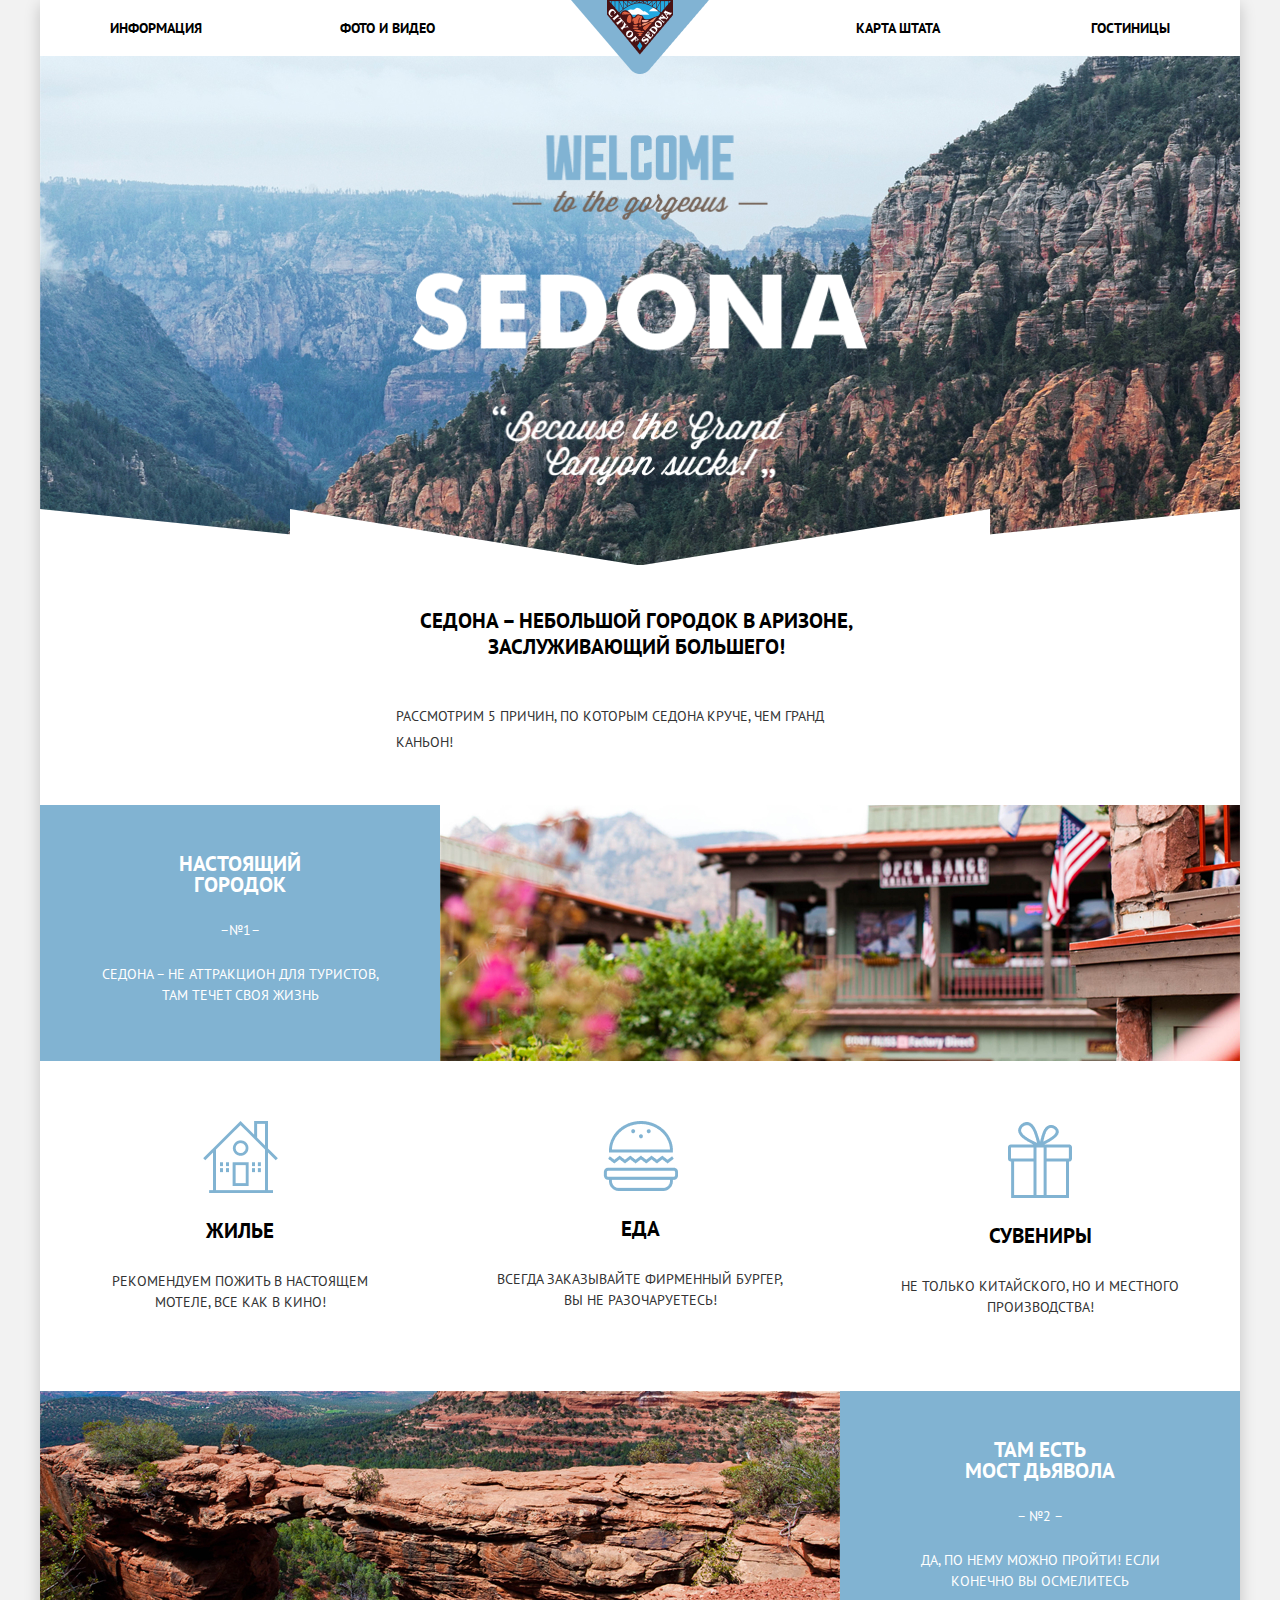
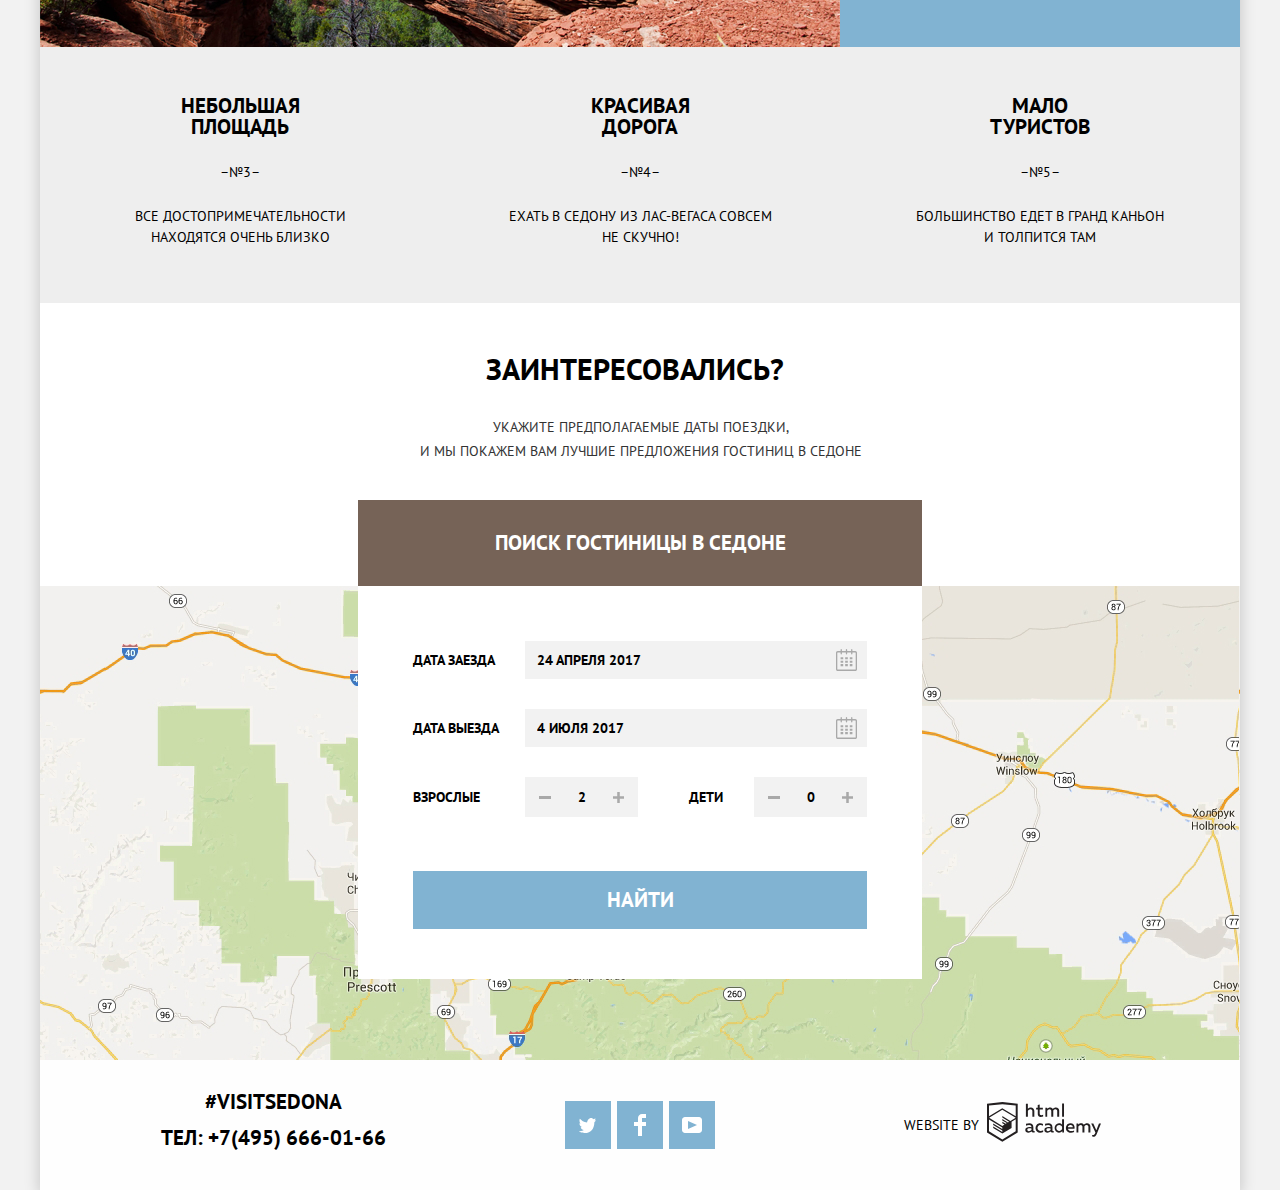
==== commit 95419533: "Окончательные правки проекта" ====
--- a/index.html
+++ b/index.html
@@ -18,14 +18,12 @@
         <a class="main-header-logo">
           <img src="./img/logo.png" width="138" height="74" alt="Логотип">
         </a>
-        <div class="main-navigation-wrapper">
-          <ul class="header-list">
-            <li class="header-item"><a href="">информация</a></li>
-            <li class="header-item"><a href="">фото и видео</a></li>
-            <li class="header-item header-item-left"><a href="">карта штата</a></li>
-            <li class="header-item header-item-left"><a href="catalog.html ">гостиницы</a></li>
-          </ul>
-        </div>
+        <ul class="header-list">
+          <li class="header-item header-item-start"><a href="">информация</a></li>
+          <li class="header-item"><a href="">фото и видео</a></li>
+          <li class="header-item"><a href="">карта штата</a></li>
+          <li class="header-item header-item-end"><a href="catalog.html ">гостиницы</a></li>
+        </ul>
       </nav>
     </header>
   </div>
@@ -99,34 +97,38 @@
       <h2 class="heading-search">Заинтересовались?</h2>
       <p class="text-search">Укажите предполагаемые даты поездки, <br> и мы покажем вам лучшие предложения гостиниц в
         седоне</p>
-      <details open>
+      <details open="true">
         <summary class="button-form-search button-reset button-text-opacity-search">Поиск гостиницы в седоне</summary>
         <form class="query-form">
           <div class="query-form__control">
             <label class="query-form__control-label" for="arrivingDate">дата заезда</label>
             <input class="query-form__control-date" id="arrivingDate" value="24 апреля 2017" />
-            <svg class="calendar-icon" width="21" height="23" viewBox="0 0 21 23" fill="none"
-              xmlns="http://www.w3.org/2000/svg">
-              <path fill-rule="evenodd" clip-rule="evenodd"
-                d="M16.406 3.02498H19.251C20.217 3.02498 21 3.84698 21 4.86198V21.164C21 22.179 20.217 23 19.251 23H1.75C0.784 23 0 22.179 0 21.164V4.86198C0 3.84698 0.784 3.02498 1.75 3.02498H4.593V1.64798C4.593 1.26698 4.887 0.958984 5.25 0.958984C5.612 0.958984 5.906 1.26698 5.906 1.64798V3.02498H9.844V1.64798C9.844 1.26698 10.138 0.958984 10.501 0.958984C10.862 0.958984 11.156 1.26698 11.156 1.64798V3.02498H15.094V1.64798C15.094 1.26698 15.387 0.958984 15.75 0.958984C16.112 0.958984 16.406 1.26698 16.406 1.64798V3.02498ZM19.5646 21.484C19.6466 21.3979 19.691 21.2828 19.688 21.164H19.689V4.86198C19.689 4.60898 19.493 4.40298 19.252 4.40298H16.407V5.78098C16.407 6.16198 16.113 6.46998 15.751 6.46998C15.388 6.46998 15.095 6.16198 15.095 5.78098V4.40298H11.157V5.78098C11.157 6.16198 10.863 6.46998 10.502 6.46998C10.139 6.46998 9.845 6.16198 9.845 5.78098V4.40298H5.907V5.78098C5.907 6.16198 5.613 6.46998 5.251 6.46998C4.888 6.46998 4.594 6.16198 4.594 5.78098V4.40298H1.75C1.50263 4.40953 1.30696 4.61458 1.312 4.86198V21.164C1.30696 21.4114 1.50263 21.6164 1.75 21.623H19.251C19.3698 21.6201 19.4826 21.5701 19.5646 21.484Z"
-                fill="currentcolor" />
-              <path fill-rule="evenodd" clip-rule="evenodd"
-                d="M4.59399 9.2251H7.21899V11.2911H4.59399V9.2251ZM4.59399 12.6681H7.21899V14.7351H4.59399V12.6681ZM7.21899 16.1121H4.59399V18.1781H7.21899V16.1121ZM9.18799 16.1121H11.813V18.1781H9.18799V16.1121ZM11.813 12.6681H9.18799V14.7351H11.813V12.6681ZM9.18799 9.2251H11.813V11.2911H9.18799V9.2251ZM16.406 16.1121H13.781V18.1781H16.406V16.1121ZM13.781 12.6681H16.406V14.7351H13.781V12.6681ZM16.406 9.2251H13.781V11.2911H16.406V9.2251Z"
-                fill="currentcolor" />
-            </svg>
+            <button class="button-reset">
+              <svg class="calendar-icon" width="21" height="23" viewBox="0 0 21 23" fill="none"
+                xmlns="http://www.w3.org/2000/svg">
+                <path fill-rule="evenodd" clip-rule="evenodd"
+                  d="M16.406 3.02498H19.251C20.217 3.02498 21 3.84698 21 4.86198V21.164C21 22.179 20.217 23 19.251 23H1.75C0.784 23 0 22.179 0 21.164V4.86198C0 3.84698 0.784 3.02498 1.75 3.02498H4.593V1.64798C4.593 1.26698 4.887 0.958984 5.25 0.958984C5.612 0.958984 5.906 1.26698 5.906 1.64798V3.02498H9.844V1.64798C9.844 1.26698 10.138 0.958984 10.501 0.958984C10.862 0.958984 11.156 1.26698 11.156 1.64798V3.02498H15.094V1.64798C15.094 1.26698 15.387 0.958984 15.75 0.958984C16.112 0.958984 16.406 1.26698 16.406 1.64798V3.02498ZM19.5646 21.484C19.6466 21.3979 19.691 21.2828 19.688 21.164H19.689V4.86198C19.689 4.60898 19.493 4.40298 19.252 4.40298H16.407V5.78098C16.407 6.16198 16.113 6.46998 15.751 6.46998C15.388 6.46998 15.095 6.16198 15.095 5.78098V4.40298H11.157V5.78098C11.157 6.16198 10.863 6.46998 10.502 6.46998C10.139 6.46998 9.845 6.16198 9.845 5.78098V4.40298H5.907V5.78098C5.907 6.16198 5.613 6.46998 5.251 6.46998C4.888 6.46998 4.594 6.16198 4.594 5.78098V4.40298H1.75C1.50263 4.40953 1.30696 4.61458 1.312 4.86198V21.164C1.30696 21.4114 1.50263 21.6164 1.75 21.623H19.251C19.3698 21.6201 19.4826 21.5701 19.5646 21.484Z"
+                  fill="currentcolor" />
+                <path fill-rule="evenodd" clip-rule="evenodd"
+                  d="M4.59399 9.2251H7.21899V11.2911H4.59399V9.2251ZM4.59399 12.6681H7.21899V14.7351H4.59399V12.6681ZM7.21899 16.1121H4.59399V18.1781H7.21899V16.1121ZM9.18799 16.1121H11.813V18.1781H9.18799V16.1121ZM11.813 12.6681H9.18799V14.7351H11.813V12.6681ZM9.18799 9.2251H11.813V11.2911H9.18799V9.2251ZM16.406 16.1121H13.781V18.1781H16.406V16.1121ZM13.781 12.6681H16.406V14.7351H13.781V12.6681ZM16.406 9.2251H13.781V11.2911H16.406V9.2251Z"
+                  fill="currentcolor" />
+              </svg>
+            </button>
           </div>
           <div class="query-form__control">
             <label class="query-form__control-label" for="departureDate">дата выезда</label>
             <input class="query-form__control-date" id="departureDate" value="4 июля 2017" />
-            <svg class="calendar-icon" width="21" height="23" viewBox="0 0 21 23" fill="none"
-              xmlns="http://www.w3.org/2000/svg">
-              <path fill-rule="evenodd" clip-rule="evenodd"
-                d="M16.406 3.02498H19.251C20.217 3.02498 21 3.84698 21 4.86198V21.164C21 22.179 20.217 23 19.251 23H1.75C0.784 23 0 22.179 0 21.164V4.86198C0 3.84698 0.784 3.02498 1.75 3.02498H4.593V1.64798C4.593 1.26698 4.887 0.958984 5.25 0.958984C5.612 0.958984 5.906 1.26698 5.906 1.64798V3.02498H9.844V1.64798C9.844 1.26698 10.138 0.958984 10.501 0.958984C10.862 0.958984 11.156 1.26698 11.156 1.64798V3.02498H15.094V1.64798C15.094 1.26698 15.387 0.958984 15.75 0.958984C16.112 0.958984 16.406 1.26698 16.406 1.64798V3.02498ZM19.5646 21.484C19.6466 21.3979 19.691 21.2828 19.688 21.164H19.689V4.86198C19.689 4.60898 19.493 4.40298 19.252 4.40298H16.407V5.78098C16.407 6.16198 16.113 6.46998 15.751 6.46998C15.388 6.46998 15.095 6.16198 15.095 5.78098V4.40298H11.157V5.78098C11.157 6.16198 10.863 6.46998 10.502 6.46998C10.139 6.46998 9.845 6.16198 9.845 5.78098V4.40298H5.907V5.78098C5.907 6.16198 5.613 6.46998 5.251 6.46998C4.888 6.46998 4.594 6.16198 4.594 5.78098V4.40298H1.75C1.50263 4.40953 1.30696 4.61458 1.312 4.86198V21.164C1.30696 21.4114 1.50263 21.6164 1.75 21.623H19.251C19.3698 21.6201 19.4826 21.5701 19.5646 21.484Z"
-                fill="currentcolor" />
-              <path fill-rule="evenodd" clip-rule="evenodd"
-                d="M4.59399 9.2251H7.21899V11.2911H4.59399V9.2251ZM4.59399 12.6681H7.21899V14.7351H4.59399V12.6681ZM7.21899 16.1121H4.59399V18.1781H7.21899V16.1121ZM9.18799 16.1121H11.813V18.1781H9.18799V16.1121ZM11.813 12.6681H9.18799V14.7351H11.813V12.6681ZM9.18799 9.2251H11.813V11.2911H9.18799V9.2251ZM16.406 16.1121H13.781V18.1781H16.406V16.1121ZM13.781 12.6681H16.406V14.7351H13.781V12.6681ZM16.406 9.2251H13.781V11.2911H16.406V9.2251Z"
-                fill="currentcolor" />
-            </svg>
+            <button class="button-reset">
+              <svg class="calendar-icon" width="21" height="23" viewBox="0 0 21 23" fill="none"
+                xmlns="http://www.w3.org/2000/svg">
+                <path fill-rule="evenodd" clip-rule="evenodd"
+                  d="M16.406 3.02498H19.251C20.217 3.02498 21 3.84698 21 4.86198V21.164C21 22.179 20.217 23 19.251 23H1.75C0.784 23 0 22.179 0 21.164V4.86198C0 3.84698 0.784 3.02498 1.75 3.02498H4.593V1.64798C4.593 1.26698 4.887 0.958984 5.25 0.958984C5.612 0.958984 5.906 1.26698 5.906 1.64798V3.02498H9.844V1.64798C9.844 1.26698 10.138 0.958984 10.501 0.958984C10.862 0.958984 11.156 1.26698 11.156 1.64798V3.02498H15.094V1.64798C15.094 1.26698 15.387 0.958984 15.75 0.958984C16.112 0.958984 16.406 1.26698 16.406 1.64798V3.02498ZM19.5646 21.484C19.6466 21.3979 19.691 21.2828 19.688 21.164H19.689V4.86198C19.689 4.60898 19.493 4.40298 19.252 4.40298H16.407V5.78098C16.407 6.16198 16.113 6.46998 15.751 6.46998C15.388 6.46998 15.095 6.16198 15.095 5.78098V4.40298H11.157V5.78098C11.157 6.16198 10.863 6.46998 10.502 6.46998C10.139 6.46998 9.845 6.16198 9.845 5.78098V4.40298H5.907V5.78098C5.907 6.16198 5.613 6.46998 5.251 6.46998C4.888 6.46998 4.594 6.16198 4.594 5.78098V4.40298H1.75C1.50263 4.40953 1.30696 4.61458 1.312 4.86198V21.164C1.30696 21.4114 1.50263 21.6164 1.75 21.623H19.251C19.3698 21.6201 19.4826 21.5701 19.5646 21.484Z"
+                  fill="currentcolor" />
+                <path fill-rule="evenodd" clip-rule="evenodd"
+                  d="M4.59399 9.2251H7.21899V11.2911H4.59399V9.2251ZM4.59399 12.6681H7.21899V14.7351H4.59399V12.6681ZM7.21899 16.1121H4.59399V18.1781H7.21899V16.1121ZM9.18799 16.1121H11.813V18.1781H9.18799V16.1121ZM11.813 12.6681H9.18799V14.7351H11.813V12.6681ZM9.18799 9.2251H11.813V11.2911H9.18799V9.2251ZM16.406 16.1121H13.781V18.1781H16.406V16.1121ZM13.781 12.6681H16.406V14.7351H13.781V12.6681ZM16.406 9.2251H13.781V11.2911H16.406V9.2251Z"
+                  fill="currentcolor" />
+              </svg>
+            </button>
           </div>
           <div class="query-form__control query-form__control--count">
             <label class="query-form__control-label" for="adultCount">взрослые</label>
--- a/css/style.css
+++ b/css/style.css
@@ -198,21 +198,19 @@
 
 /*heading-navigation*/
 
-.main-navigation-wrapper {
+.header-list {
+  display: flex;
+  justify-content: space-between;
+}
+
+.container-header {
   display: grid;
+  position: relative;
   height: 56px;
+  align-items: center;
+  align-items: center;
   grid-template-columns: 1fr min-content;
   background-color: var(--basic-white);
-  padding: 0 72px;
-}
-
-.header-list {
-  display: flex;
-  justify-content: space-between;
-}
-
-.container-header {
-  display: grid;
 }
 
 .header-item {
@@ -249,6 +247,14 @@
   pointer-events: none;
   cursor: default;
   user-select: none;
+}
+
+.header-item-start a {
+  margin-left: 70px;
+}
+
+.header-item-end a {
+  margin-right: 70px;
 }
 
 .main-header-logo {
@@ -440,7 +446,7 @@
 }
 
 .button-text-opacity-search {
-  padding: 35px 125px 25px;
+  padding: 30px 125px;
 }
 
 .button-text-opacity-search:active {
@@ -987,6 +993,7 @@
 .calendar-icon {
   position: absolute;
   right: 10px;
+  bottom: 8px;
   cursor: pointer;
   color: var(--basic-lightest-brown);
 }
